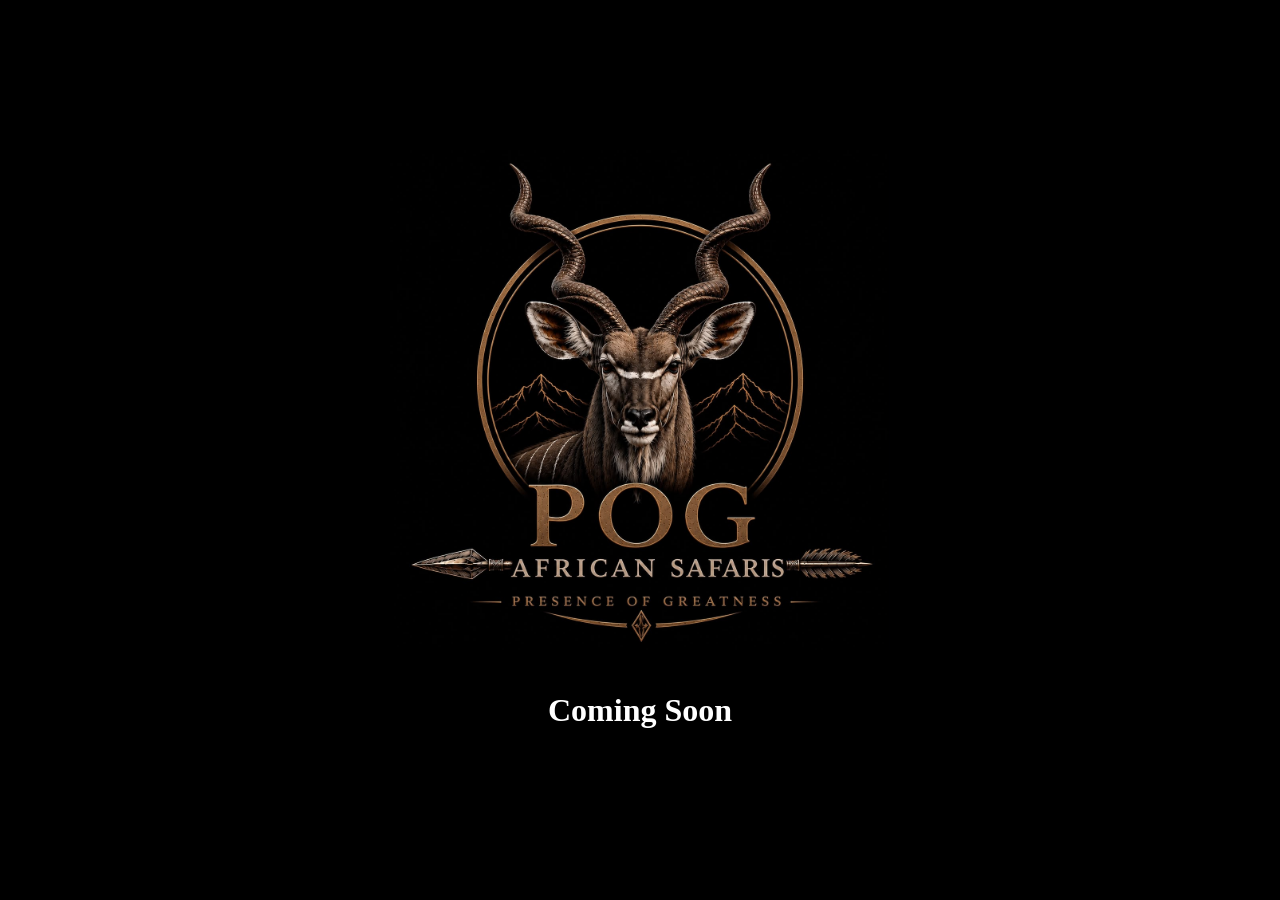
==== index.html @ 495cfb0d ""Coming Soon" page" ====
<!DOCTYPE html>
<html>
<head>
    <title>Presence of Greatness</title>
    <style>
        body {
            background-color: black;
            display: flex;
            flex-direction: column;
            justify-content: center;
            align-items: center;
            height: 100vh;
            margin: 0;
            padding: 0;
        }
        .logo {
            width: 500px;
            height: auto;
        }
        .text {
            color: white;
            text-align: center;
            margin-top: 20px;
        }
    </style>
</head>
<body>
    <img class="logo" src="Logo.jpeg" alt="Logo">
    <div class="text">
        <h1>Coming Soon</h1>
    </div>
</body>
</html>
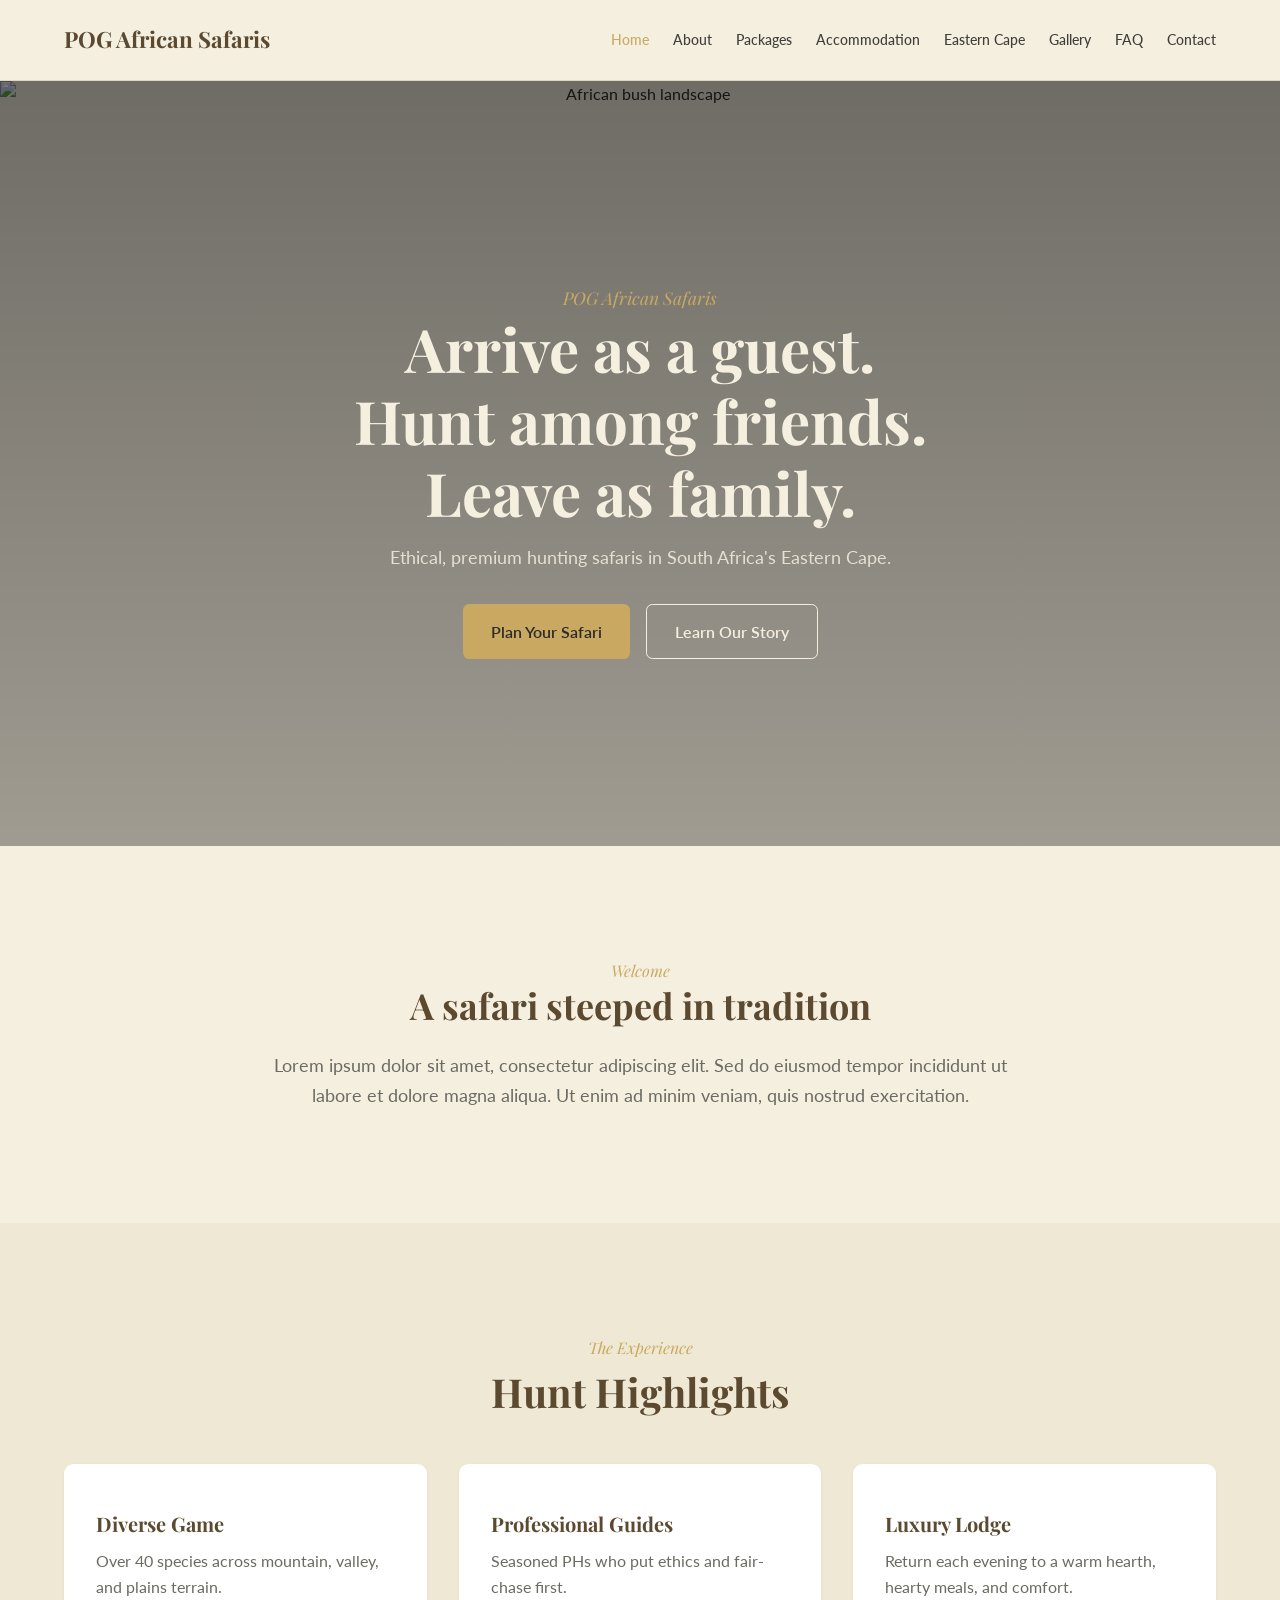
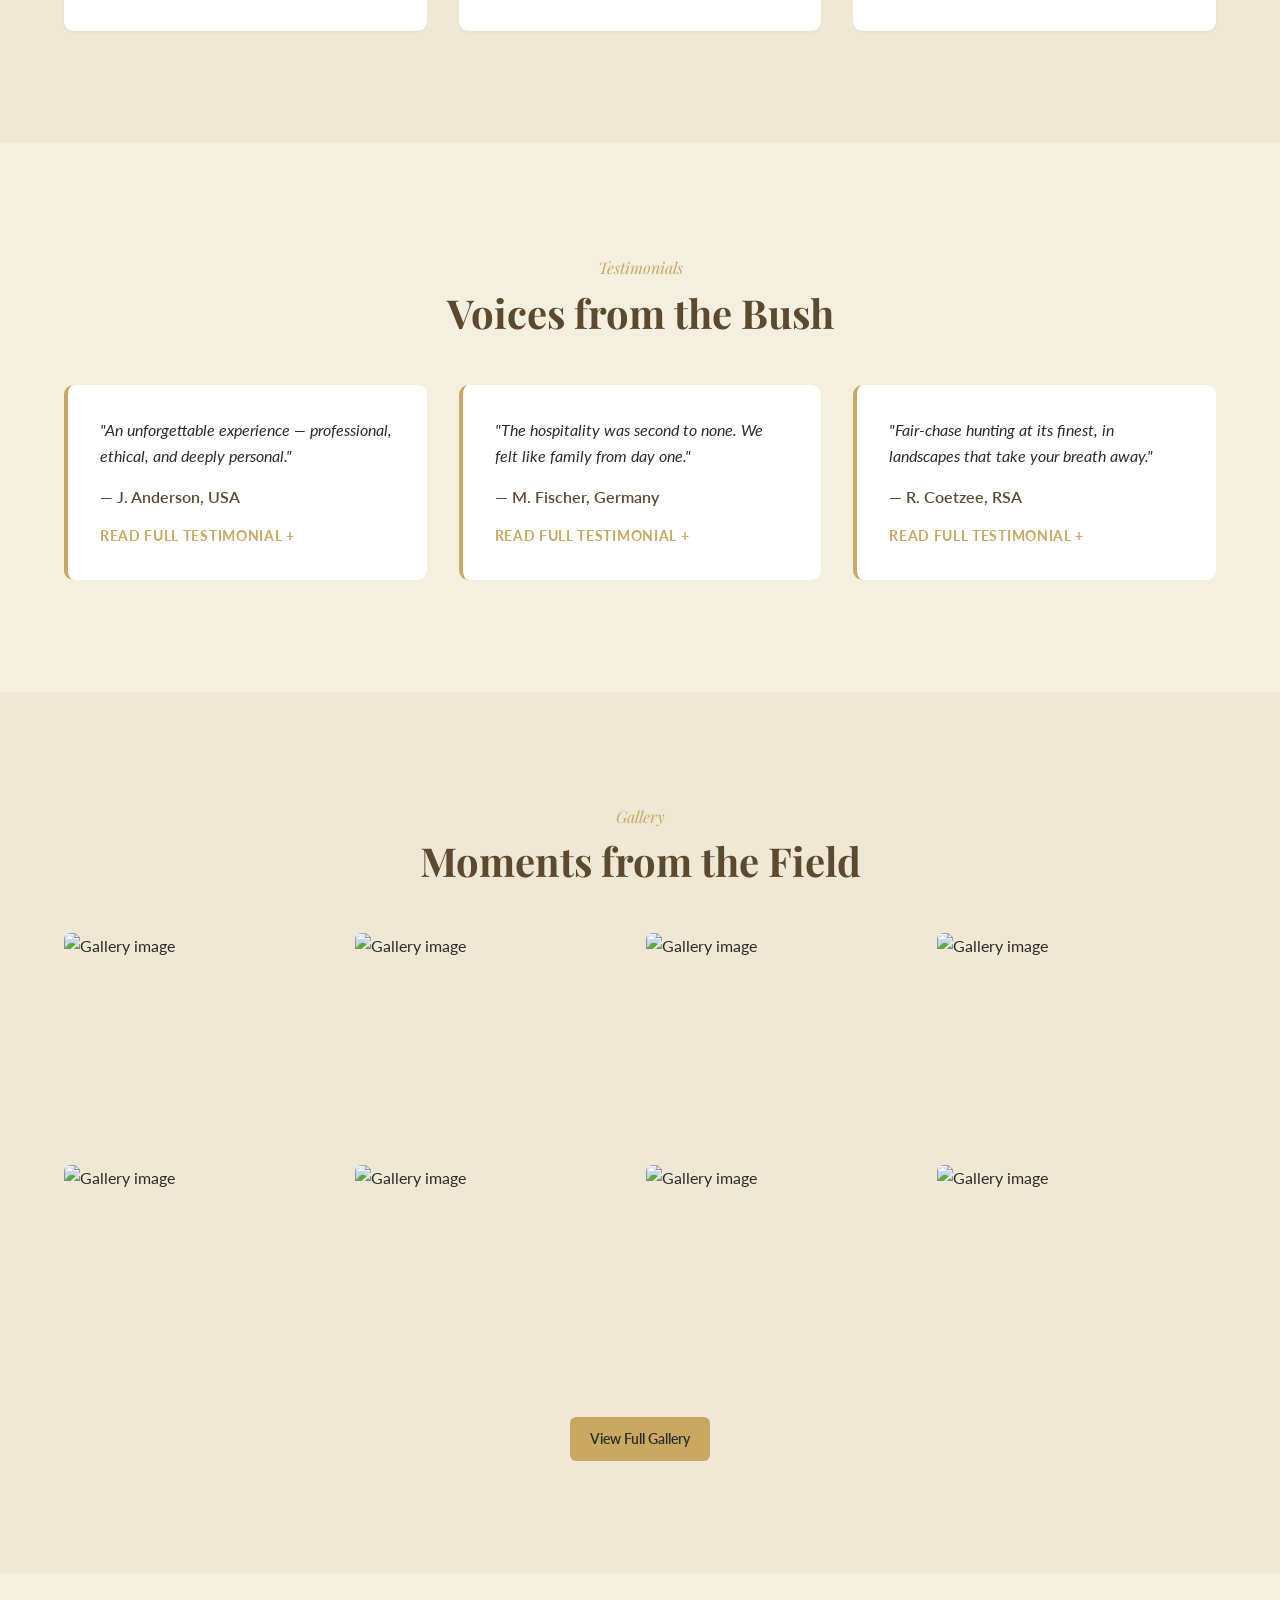
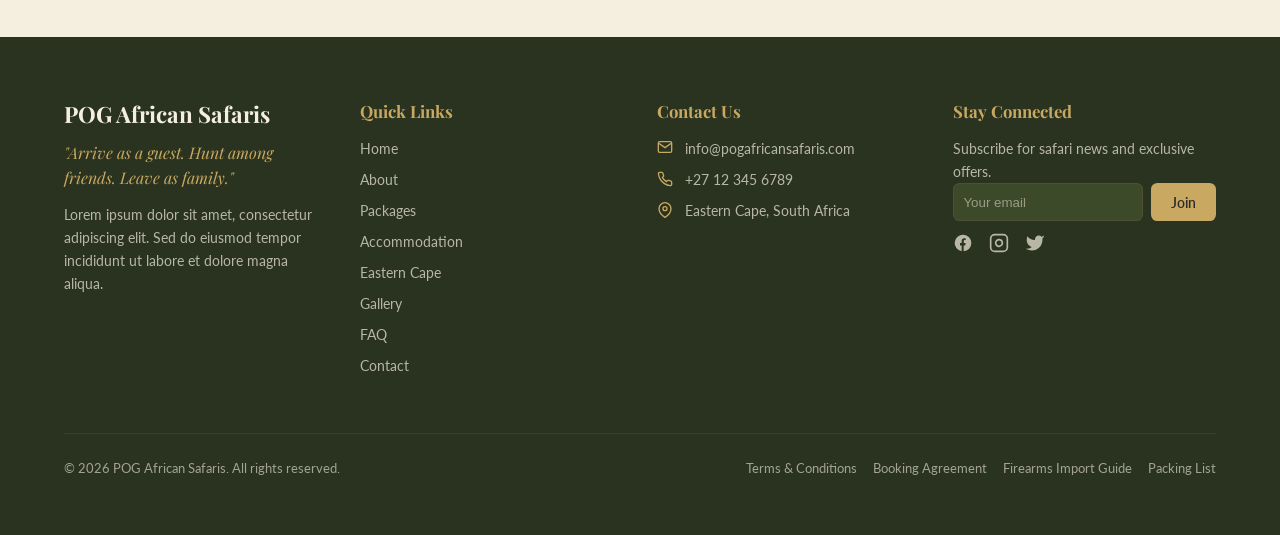
==== commit 059e5646: "Website skeleton" ====
--- a/index.html
+++ b/index.html
@@ -1,33 +1,108 @@
-<!DOCTYPE html>
-<html>
+<!doctype html>
+<html lang="en">
 <head>
-    <title>Presence of Greatness</title>
-    <style>
-        body {
-            background-color: black;
-            display: flex;
-            flex-direction: column;
-            justify-content: center;
-            align-items: center;
-            height: 100vh;
-            margin: 0;
-            padding: 0;
-        }
-        .logo {
-            width: 500px;
-            height: auto;
-        }
-        .text {
-            color: white;
-            text-align: center;
-            margin-top: 20px;
-        }
-    </style>
+<meta charset="utf-8">
+<meta name="viewport" content="width=device-width,initial-scale=1">
+<title>POG African Safaris | Premium Hunting Safaris in the Eastern Cape</title>
+<meta name="description" content="Arrive as a guest. Hunt among friends. Leave as family. Ethical hunting safaris in South Africa's Eastern Cape.">
+<meta property="og:title" content="POG African Safaris | Premium Hunting Safaris in the Eastern Cape">
+<meta property="og:description" content="Arrive as a guest. Hunt among friends. Leave as family. Ethical hunting safaris in South Africa's Eastern Cape.">
+<meta property="og:type" content="website">
+<meta name="twitter:card" content="summary_large_image">
+<link rel="preconnect" href="https://fonts.googleapis.com">
+<link rel="preconnect" href="https://fonts.gstatic.com" crossorigin>
+<link rel="stylesheet" href="https://fonts.googleapis.com/css2?family=Lato:ital,wght@0,300;0,400;0,700;1,400&family=Playfair+Display:ital,wght@0,400;0,600;0,700&display=swap">
+<link rel="stylesheet" href="assets/styles.css">
 </head>
 <body>
-    <img class="logo" src="Logo.jpeg" alt="Logo">
-    <div class="text">
-        <h1>Coming Soon</h1>
+<div id="site-header"></div>
+<main>
+
+<section class="page-hero home-hero">
+  <img class="bg" src="https://picsum.photos/id/1018/1920/1080" alt="African bush landscape">
+  <div class="hero-overlay"></div>
+  <div class="content">
+    <p class="eyebrow" style="color:var(--gold)">POG African Safaris</p>
+    <h1>Arrive as a guest.<br>Hunt among friends.<br>Leave as family.</h1>
+    <p>Ethical, premium hunting safaris in South Africa's Eastern Cape.</p>
+    <div class="cta">
+      <a class="btn btn-gold btn-lg" href="contact.html">Plan Your Safari</a>
+      <a class="btn btn-outline btn-lg" href="about.html">Learn Our Story</a>
     </div>
+  </div>
+</section>
+
+<section class="pad reveal">
+  <div class="container" style="max-width:800px;text-align:center">
+    <p class="eyebrow">Welcome</p>
+    <h2 class="section-title" style="margin:0"><span></span></h2>
+    <h2 style="font-size:2.25rem">A safari steeped in tradition</h2>
+    <p class="lead" style="margin-top:1.5rem">Lorem ipsum dolor sit amet, consectetur adipiscing elit. Sed do eiusmod tempor incididunt ut labore et dolore magna aliqua. Ut enim ad minim veniam, quis nostrud exercitation.</p>
+  </div>
+</section>
+
+<section class="pad bg-secondary reveal">
+  <div class="container">
+    <div class="section-title"><p class="eyebrow">The Experience</p><h2>Hunt Highlights</h2></div>
+    <div class="grid grid-3">
+      <div class="card"><h3>Diverse Game</h3><p>Over 40 species across mountain, valley, and plains terrain.</p></div>
+      <div class="card"><h3>Professional Guides</h3><p>Seasoned PHs who put ethics and fair-chase first.</p></div>
+      <div class="card"><h3>Luxury Lodge</h3><p>Return each evening to a warm hearth, hearty meals, and comfort.</p></div>
+    </div>
+  </div>
+</section>
+
+<section class="pad reveal">
+  <div class="container">
+    <div class="section-title"><p class="eyebrow">Testimonials</p><h2>Voices from the Bush</h2></div>
+    <div class="grid grid-3">
+      <div class="quote" data-expanded="false">
+        <div class="quote-summary">
+          <p>"An unforgettable experience — professional, ethical, and deeply personal."</p>
+        </div>
+        <div class="quote-full">
+          <p>"An unforgettable experience — professional, ethical, and deeply personal. From the moment we arrived, the team made sure every detail was taken care of. The lodge was beautiful, the food was excellent, and the hunting was world-class. We will be back."</p>
+        </div>
+        <cite>— J. Anderson, USA</cite>
+        <span class="quote-toggle"></span>
+      </div>
+      <div class="quote" data-expanded="false">
+        <div class="quote-summary">
+          <p>"The hospitality was second to none. We felt like family from day one."</p>
+        </div>
+        <div class="quote-full">
+          <p>"The hospitality was second to none. We felt like family from day one. Willie and Marius went above and beyond to make sure my son and I had the hunt of a lifetime. Their knowledge of the land and the animals is remarkable, and their respect for the bush is inspiring."</p>
+        </div>
+        <cite>— M. Fischer, Germany</cite>
+        <span class="quote-toggle"></span>
+      </div>
+      <div class="quote" data-expanded="false">
+        <div class="quote-summary">
+          <p>"Fair-chase hunting at its finest, in landscapes that take your breath away."</p>
+        </div>
+        <div class="quote-full">
+          <p>"Fair-chase hunting at its finest, in landscapes that take your breath away. I have hunted across Africa, and the Eastern Cape with POG stands out. The terrain is challenging, the game is abundant, and the ethics of the operation are beyond reproach. Highly recommended."</p>
+        </div>
+        <cite>— R. Coetzee, RSA</cite>
+        <span class="quote-toggle"></span>
+      </div>
+    </div>
+  </div>
+</section>
+
+<section class="pad bg-secondary reveal">
+  <div class="container">
+    <div class="section-title"><p class="eyebrow">Gallery</p><h2>Moments from the Field</h2></div>
+    <div class="gallery-grid">
+<img src="https://picsum.photos/id/1015/600/600" alt="Gallery image"><img src="https://picsum.photos/id/1016/600/600" alt="Gallery image"><img src="https://picsum.photos/id/1018/600/600" alt="Gallery image"><img src="https://picsum.photos/id/1019/600/600" alt="Gallery image"><img src="https://picsum.photos/id/1039/600/600" alt="Gallery image"><img src="https://picsum.photos/id/1043/600/600" alt="Gallery image"><img src="https://picsum.photos/id/1044/600/600" alt="Gallery image"><img src="https://picsum.photos/id/1050/600/600" alt="Gallery image">
+    </div>
+    <div style="text-align:center;margin-top:2rem"><a class="btn btn-gold" href="gallery.html">View Full Gallery</a></div>
+  </div>
+</section>
+
+</main>
+<div id="site-footer"></div>
+<div id="lightbox" class="lightbox" onclick="closeLightbox()"><button class="close" aria-label="Close">&times;</button><img id="lightbox-img" alt=""></div>
+<script src="assets/main.js"></script>
 </body>
-</html>+</html>
--- a/assets/styles.css
+++ b/assets/styles.css
@@ -0,0 +1,182 @@
+/* POG African Safaris — static styles */
+:root{
+  --bush:#3d4a2a; --bush-dark:#2a3320; --earth:#8b6f47; --earth-dark:#5c4a30;
+  --gold:#c9a961; --gold-light:#dcc088; --cream:#f5efe0; --charcoal:#2b2b28;
+  --muted:#6b6b63; --card:#ffffff; --secondary:#efe8d4; --border:rgba(139,111,71,.2);
+}
+*{box-sizing:border-box;margin:0;padding:0}
+html{scroll-behavior:smooth}
+body{font-family:'Lato',system-ui,sans-serif;color:var(--charcoal);background:var(--cream);line-height:1.6;-webkit-font-smoothing:antialiased}
+h1,h2,h3,h4{font-family:'Playfair Display',serif;color:var(--earth-dark);line-height:1.2}
+img{max-width:100%;display:block}
+a{color:inherit;text-decoration:none}
+.container{max-width:1200px;margin:0 auto;padding:0 1rem}
+@media(min-width:768px){.container{padding:0 1.5rem}}
+
+/* Header */
+.site-header{position:sticky;top:0;z-index:50;background:rgba(245,239,224,.95);backdrop-filter:blur(6px);border-bottom:1px solid var(--border)}
+.site-header .container{display:flex;align-items:center;justify-content:space-between;height:80px}
+.brand{font-family:'Playfair Display',serif;font-weight:700;font-size:1.4rem;color:var(--earth-dark)}
+.nav-desktop{display:none;gap:1.5rem}
+.nav-desktop a{font-size:.9rem;font-weight:500;color:rgba(43,43,40,.9);transition:color .2s}
+.nav-desktop a:hover,.nav-desktop a.active{color:var(--gold)}
+.btn{display:inline-flex;align-items:center;justify-content:center;padding:.65rem 1.25rem;border-radius:.4rem;font-weight:600;font-size:.9rem;border:0;cursor:pointer;transition:all .2s;font-family:inherit}
+.btn-gold{background:var(--gold);color:var(--charcoal)}
+.btn-gold:hover{background:var(--gold-light)}
+.btn-outline{background:transparent;border:1px solid var(--cream);color:var(--cream)}
+.btn-outline:hover{background:rgba(245,239,224,.1)}
+.btn-lg{padding:.85rem 1.75rem;font-size:1rem}
+.menu-btn{background:none;border:0;padding:.5rem;cursor:pointer;color:var(--charcoal)}
+.hide-desktop{display:block}
+@media(min-width:1024px){.nav-desktop{display:flex}.hide-desktop{display:none}.hide-mobile{display:block}}
+.hide-mobile{display:none}
+
+/* Mobile menu */
+.mobile-menu{position:fixed;inset:0;background:var(--bush-dark);z-index:100;transform:translateX(100%);transition:transform .3s;display:flex;flex-direction:column}
+.mobile-menu.open{transform:translateX(0)}
+.mobile-menu-head{display:flex;justify-content:space-between;align-items:center;padding:1.5rem;border-bottom:1px solid var(--border)}
+.mobile-menu-head .brand{color:var(--cream)}
+.mobile-menu nav{padding:1.5rem;flex:1}
+.mobile-menu nav a{display:block;padding:.85rem 0;font-size:1.1rem;color:rgba(245,239,224,.9);border-bottom:1px solid var(--border)}
+.mobile-menu nav a:hover{color:var(--gold)}
+.mobile-menu .foot{padding:1.5rem}
+.mobile-menu .foot .btn{width:100%}
+
+/* Hero */
+.page-hero{position:relative;min-height:40vh;display:flex;align-items:center;justify-content:center;overflow:hidden;text-align:center}
+@media(min-width:768px){.page-hero{min-height:50vh}}
+.page-hero img.bg{position:absolute;inset:0;width:100%;height:100%;object-fit:cover}
+.hero-overlay{position:absolute;inset:0;background:linear-gradient(rgba(0,0,0,.55),rgba(0,0,0,.35))}
+.page-hero .content{position:relative;z-index:2;padding:2rem 1rem}
+.page-hero h1{color:var(--cream);font-size:2.25rem;font-weight:700}
+.page-hero p{color:rgba(245,239,224,.85);margin-top:1rem;font-size:1.1rem;max-width:640px;margin-left:auto;margin-right:auto}
+@media(min-width:768px){.page-hero h1{font-size:3rem}}
+@media(min-width:1024px){.page-hero h1{font-size:3.75rem}}
+
+/* Home hero larger */
+.home-hero{min-height:85vh}
+.home-hero .cta{display:flex;gap:1rem;justify-content:center;flex-wrap:wrap;margin-top:2rem}
+
+/* Sections */
+section.pad{padding:5rem 0}
+@media(min-width:768px){section.pad{padding:7rem 0}}
+.section-title{text-align:center;margin-bottom:3rem}
+.eyebrow{font-family:'Playfair Display',serif;font-style:italic;color:var(--gold)}
+.section-title h2{font-size:2rem;margin-top:.5rem}
+@media(min-width:768px){.section-title h2{font-size:2.5rem}}
+.lead{font-size:1.1rem;color:var(--muted);line-height:1.7}
+.bg-secondary{background:var(--secondary)}
+
+/* Grid utilities */
+.grid{display:grid;gap:2rem}
+.grid-2{grid-template-columns:1fr}
+.grid-3{grid-template-columns:1fr}
+.grid-4{grid-template-columns:1fr}
+@media(min-width:640px){.grid-3,.grid-4{grid-template-columns:repeat(2,1fr)}}
+@media(min-width:1024px){.grid-2{grid-template-columns:1fr 1fr}.grid-3{grid-template-columns:repeat(3,1fr)}.grid-4{grid-template-columns:repeat(4,1fr)}}
+
+.card{background:var(--card);border-radius:.6rem;padding:2rem;box-shadow:0 1px 3px rgba(0,0,0,.06);transition:box-shadow .2s}
+.card:hover{box-shadow:0 6px 20px rgba(0,0,0,.08)}
+.card h3{font-size:1.25rem;margin-top:1rem}
+.card p{color:var(--muted);margin-top:.75rem}
+.icon{width:2.5rem;height:2.5rem;color:var(--earth)}
+
+/* Feature/landscape */
+.feature-band{position:relative;overflow:hidden;padding:6rem 0;text-align:center}
+.feature-band img.bg{position:absolute;inset:0;width:100%;height:100%;object-fit:cover}
+.feature-band .content{position:relative;z-index:2;color:var(--cream)}
+.feature-band h2{color:var(--cream);font-size:2rem}
+.feature-band p{color:rgba(245,239,224,.9);max-width:720px;margin:1.5rem auto 0}
+
+/* Gallery */
+.gallery-grid{display:grid;grid-template-columns:repeat(2,1fr);gap:.75rem}
+@media(min-width:768px){.gallery-grid{grid-template-columns:repeat(3,1fr)}}
+@media(min-width:1024px){.gallery-grid{grid-template-columns:repeat(4,1fr)}}
+.gallery-grid img{width:100%;height:220px;object-fit:cover;border-radius:.4rem;cursor:pointer;transition:transform .3s}
+.gallery-grid img:hover{transform:scale(1.03)}
+.filters{display:flex;flex-wrap:wrap;gap:.5rem;justify-content:center;margin-bottom:2rem}
+.filter-btn{padding:.5rem 1rem;border:1px solid var(--border);background:transparent;border-radius:999px;cursor:pointer;font-family:inherit;color:var(--charcoal)}
+.filter-btn.active{background:var(--gold);border-color:var(--gold);color:var(--charcoal)}
+
+.lightbox{position:fixed;inset:0;background:rgba(0,0,0,.9);display:none;align-items:center;justify-content:center;z-index:200;padding:2rem}
+.lightbox.open{display:flex}
+.lightbox img{max-height:90vh;max-width:90vw;border-radius:.4rem}
+.lightbox .close{position:absolute;top:1.5rem;right:1.5rem;background:none;border:0;color:#fff;font-size:2rem;cursor:pointer}
+
+/* FAQ */
+.faq-item{border-bottom:1px solid var(--border)}
+.faq-q{width:100%;background:none;border:0;text-align:left;padding:1.25rem 0;font-family:'Playfair Display',serif;font-size:1.1rem;color:var(--earth-dark);cursor:pointer;display:flex;justify-content:space-between;align-items:center;font-weight:600}
+.faq-q::after{content:"+";font-size:1.5rem;color:var(--gold);transition:transform .2s}
+.faq-item.open .faq-q::after{transform:rotate(45deg)}
+.faq-a{max-height:0;overflow:hidden;transition:max-height .3s;color:var(--muted)}
+.faq-item.open .faq-a{max-height:500px;padding-bottom:1.25rem}
+
+/* Forms */
+.form-group{margin-bottom:1.25rem}
+.form-group label{display:block;margin-bottom:.4rem;font-weight:600;font-size:.9rem}
+.form-group input,.form-group textarea,.form-group select{width:100%;padding:.7rem;border:1px solid var(--border);border-radius:.4rem;font-family:inherit;font-size:1rem;background:#fff}
+.form-group textarea{min-height:140px;resize:vertical}
+
+/* Packages */
+.pkg{background:var(--card);border-radius:.6rem;overflow:hidden;box-shadow:0 1px 3px rgba(0,0,0,.06);display:flex;flex-direction:column}
+.pkg img{height:220px;object-fit:cover;width:100%}
+.pkg-body{padding:2rem;flex:1;display:flex;flex-direction:column}
+.pkg-price{color:var(--gold);font-family:'Playfair Display',serif;font-size:1.5rem;margin:.5rem 0 1rem}
+.pkg ul{list-style:none;margin:1rem 0}
+.pkg ul li{padding:.35rem 0;color:var(--muted);font-size:.9rem;padding-left:1.25rem;position:relative}
+.pkg ul li::before{content:"✓";position:absolute;left:0;color:var(--gold);font-weight:700}
+.pkg ul.exclude li::before{content:"✗";color:#a55}
+.pkg .btn{margin-top:auto}
+
+/* Footer */
+.site-footer{background:var(--bush-dark);color:rgba(245,239,224,.9);margin-top:4rem}
+.site-footer .container{padding-top:4rem;padding-bottom:2rem}
+.footer-grid{display:grid;gap:3rem;grid-template-columns:1fr}
+@media(min-width:768px){.footer-grid{grid-template-columns:repeat(2,1fr)}}
+@media(min-width:1024px){.footer-grid{grid-template-columns:repeat(4,1fr)}}
+.site-footer h3{color:var(--cream);font-size:1.4rem}
+.site-footer h4{color:var(--gold);font-size:1.05rem;margin-bottom:1rem}
+.site-footer .tagline{font-family:'Playfair Display',serif;font-style:italic;color:var(--gold);margin:.75rem 0}
+.site-footer ul{list-style:none}
+.site-footer ul li{margin-bottom:.5rem;font-size:.9rem;color:rgba(245,239,224,.7)}
+.site-footer ul li a:hover{color:var(--gold)}
+.contact-list li{display:flex;gap:.75rem;align-items:flex-start}
+.contact-list svg{color:var(--gold);flex-shrink:0;margin-top:.15rem}
+.newsletter-form{display:flex;gap:.5rem}
+.newsletter-form input{flex:1;padding:.6rem;background:var(--bush);border:1px solid var(--border);color:var(--cream);border-radius:.4rem}
+.newsletter-form input::placeholder{color:rgba(245,239,224,.5)}
+.socials{display:flex;gap:1rem;margin-top:.75rem}
+.socials a{color:rgba(245,239,224,.7)}
+.socials a:hover{color:var(--gold)}
+.footer-bottom{border-top:1px solid var(--border);margin-top:3rem;padding:1.5rem 0;display:flex;flex-wrap:wrap;justify-content:space-between;gap:1rem;font-size:.8rem;color:rgba(245,239,224,.6)}
+.footer-bottom .legal{display:flex;flex-wrap:wrap;gap:1rem}
+
+/* Reveal on scroll */
+.reveal{opacity:0;transform:translateY(2rem);transition:opacity .7s ease-out,transform .7s ease-out}
+.reveal.visible{opacity:1;transform:none}
+
+/* Legal / prose */
+.prose{max-width:800px;margin:0 auto;padding:0 1rem}
+.prose h2{margin-top:2rem;font-size:1.5rem}
+.prose h3{margin-top:1.5rem;font-size:1.2rem}
+.prose p,.prose li{color:var(--muted);margin-top:.75rem}
+.prose ul{padding-left:1.5rem;margin-top:.5rem}
+
+/* About team */
+.team-card{text-align:center}
+.team-card img{width:180px;height:180px;border-radius:50%;object-fit:cover;margin:0 auto 1rem}
+
+/* Testimonials */
+.quote{background:var(--card);padding:2rem;border-radius:.6rem;border-left:4px solid var(--gold);cursor:pointer;transition:box-shadow .2s, transform .2s;position:relative}
+.quote:hover{box-shadow:0 6px 20px rgba(0,0,0,.08);transform:translateY(-2px)}
+.quote-summary p{font-style:italic;color:var(--charcoal)}
+.quote-full{max-height:0;overflow:hidden;transition:max-height .4s ease-out,opacity .3s ease-out;opacity:0}
+.quote-full p{font-style:italic;color:var(--charcoal);margin-top:.75rem}
+.quote cite{display:block;margin-top:1rem;font-weight:600;color:var(--earth-dark);font-style:normal}
+.quote-toggle{display:inline-block;margin-top:1rem;font-size:.85rem;font-weight:700;color:var(--gold);text-transform:uppercase;letter-spacing:.05em;transition:color .2s}
+.quote-toggle::before{content:"Read full testimonial"}
+.quote-toggle::after{content:" +"}
+.quote:hover .quote-toggle{color:var(--earth)}
+.quote[data-expanded="true"] .quote-full{max-height:300px;opacity:1}
+.quote[data-expanded="true"] .quote-toggle::before{content:"Show less"}
+.quote[data-expanded="true"] .quote-toggle::after{content:""}
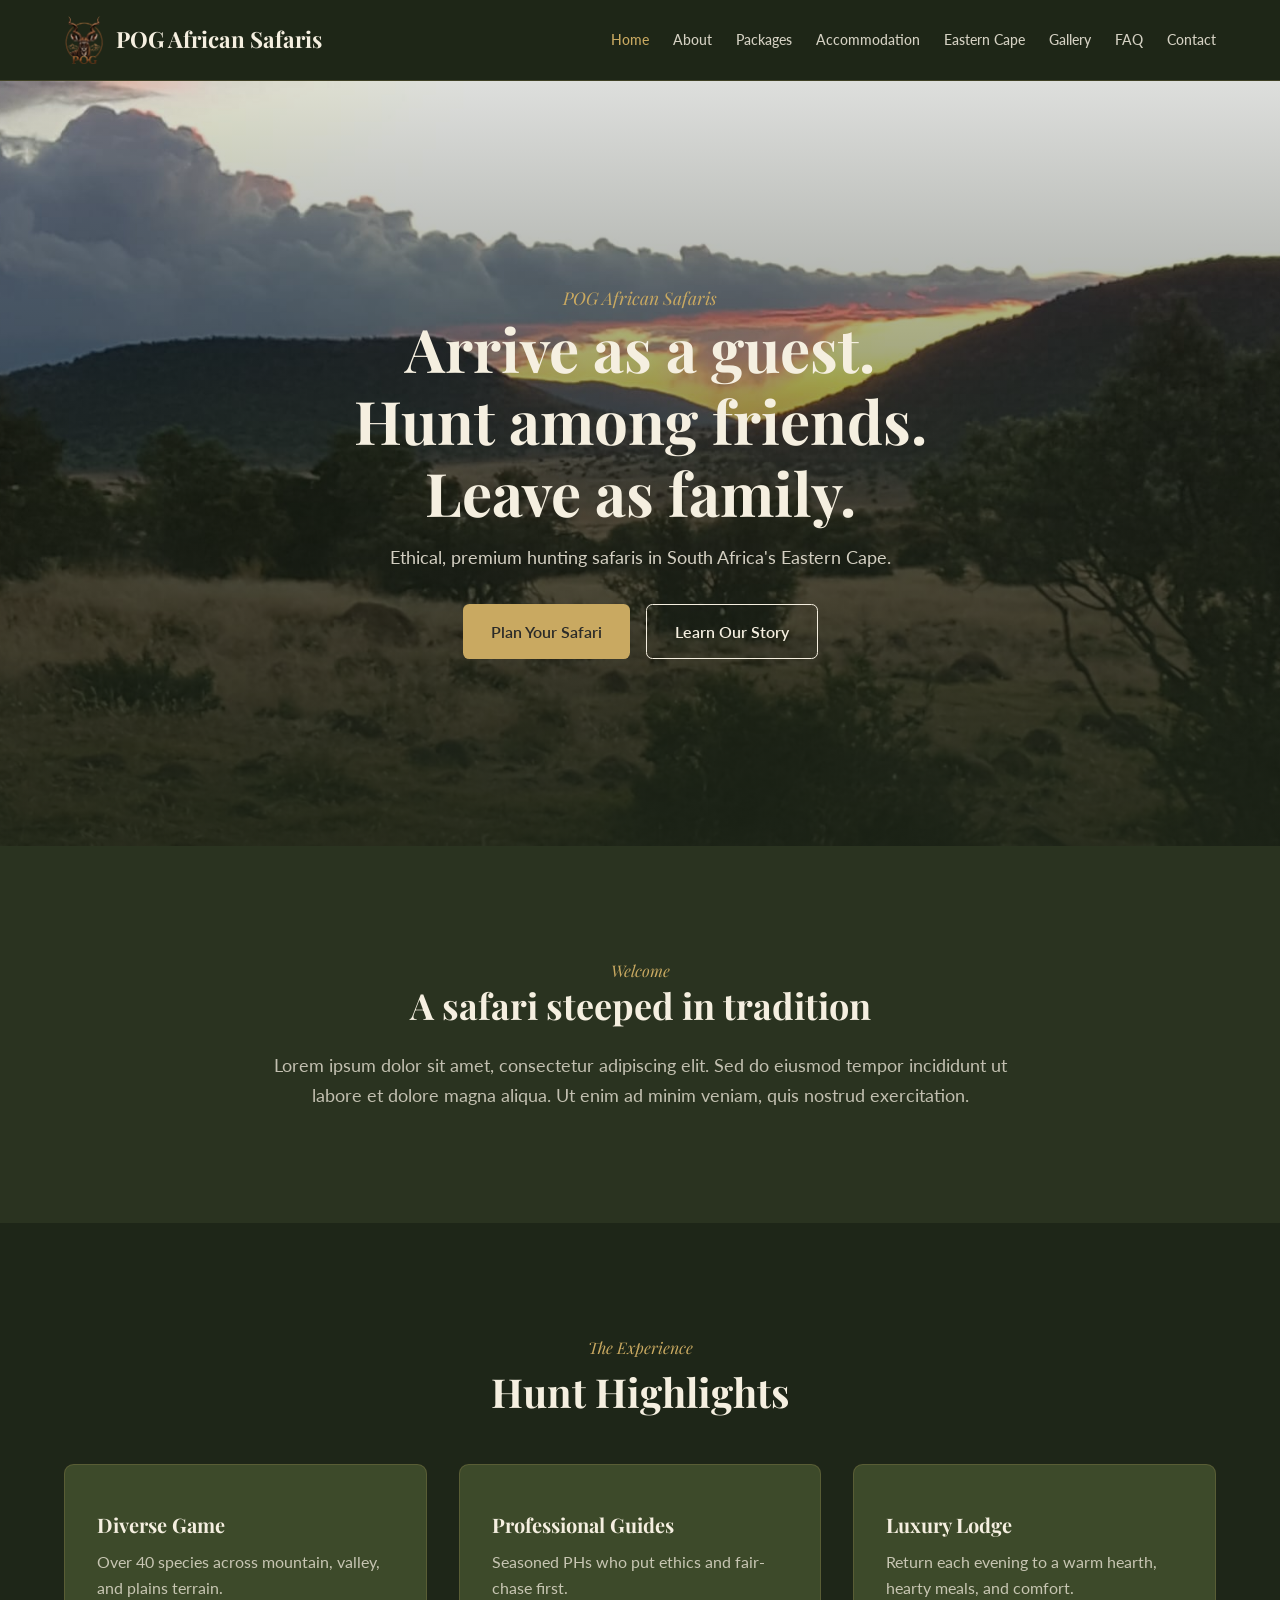
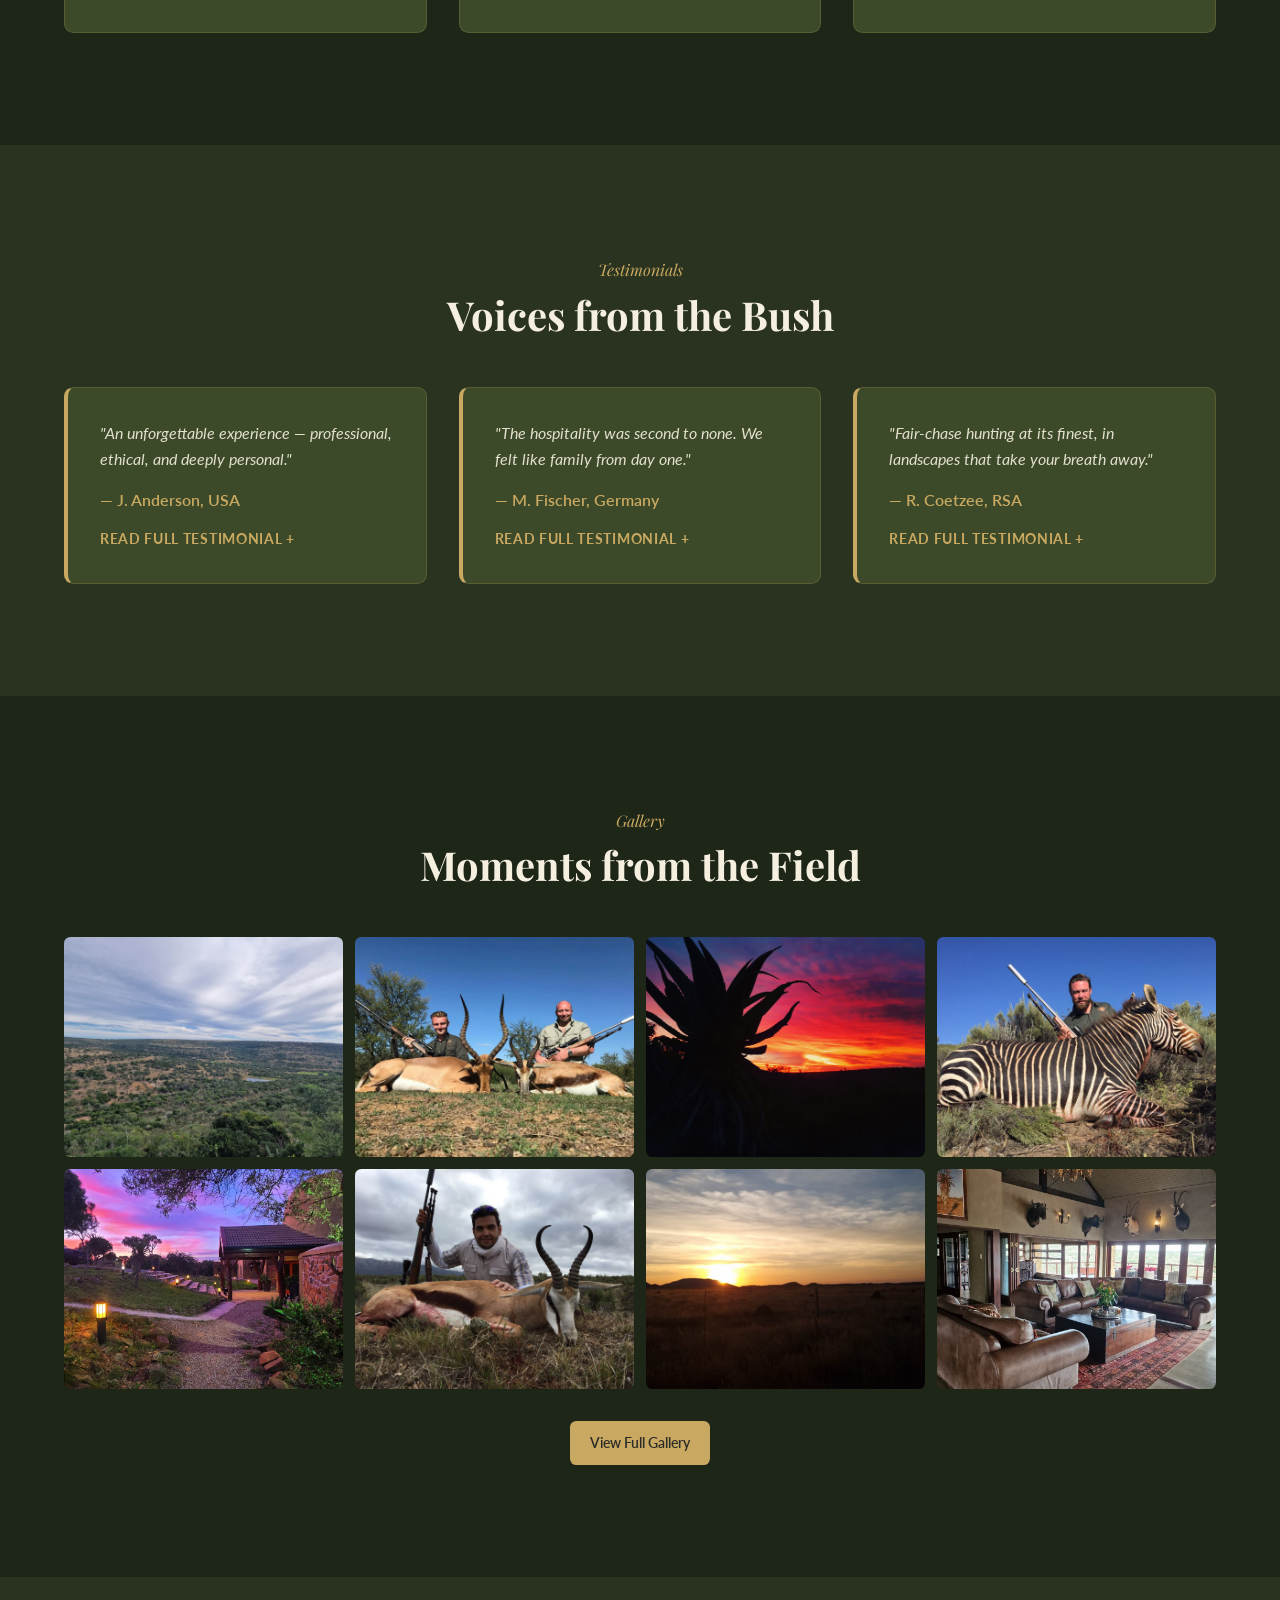
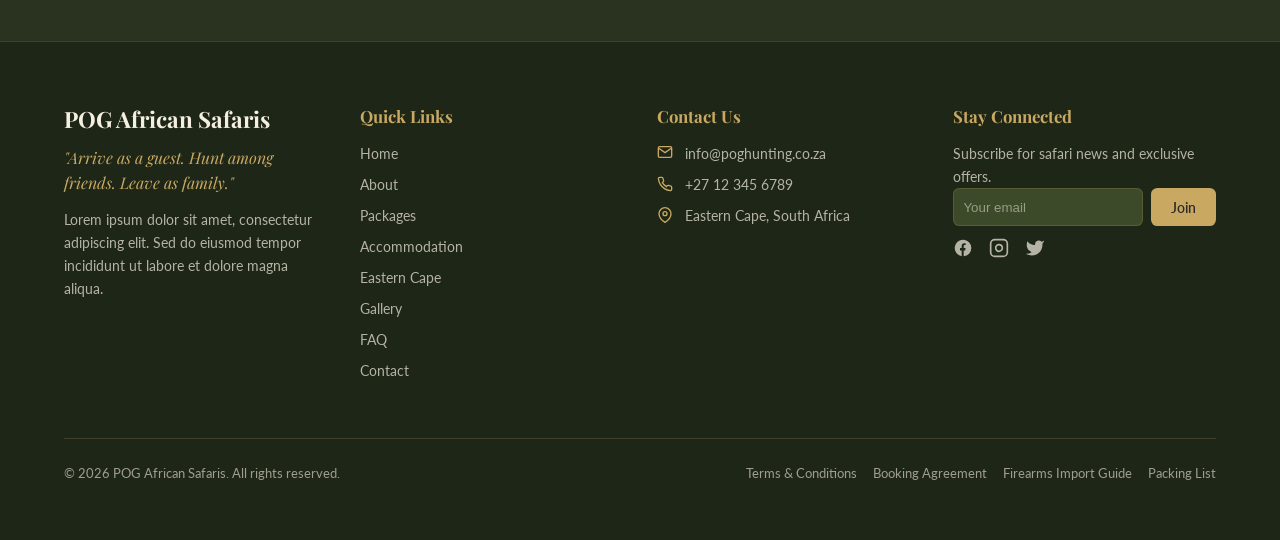
==== commit 80bca511: "Added photos and started choosing photos for pages" ====
--- a/index.html
+++ b/index.html
@@ -19,7 +19,7 @@
 <main>
 
 <section class="page-hero home-hero">
-  <img class="bg" src="https://picsum.photos/id/1018/1920/1080" alt="African bush landscape">
+  <img class="bg" src="assets/photos/landscape06.jpg" alt="African bush landscape">
   <div class="hero-overlay"></div>
   <div class="content">
     <p class="eyebrow" style="color:var(--gold)">POG African Safaris</p>
@@ -94,7 +94,7 @@
   <div class="container">
     <div class="section-title"><p class="eyebrow">Gallery</p><h2>Moments from the Field</h2></div>
     <div class="gallery-grid">
-<img src="https://picsum.photos/id/1015/600/600" alt="Gallery image"><img src="https://picsum.photos/id/1016/600/600" alt="Gallery image"><img src="https://picsum.photos/id/1018/600/600" alt="Gallery image"><img src="https://picsum.photos/id/1019/600/600" alt="Gallery image"><img src="https://picsum.photos/id/1039/600/600" alt="Gallery image"><img src="https://picsum.photos/id/1043/600/600" alt="Gallery image"><img src="https://picsum.photos/id/1044/600/600" alt="Gallery image"><img src="https://picsum.photos/id/1050/600/600" alt="Gallery image">
+<img src="assets/photos/landscape02.jpg" alt="Gallery image"><img src="assets/photos/hunting_group.jpg" alt="Gallery image"><img src="assets/photos/sunrise02.jpg" alt="Gallery image"><img src="assets/photos/hunting_zebra01.jpg" alt="Gallery image"><img src="assets/photos/accommodation15.jpg" alt="Gallery image"><img src="assets/photos/hunting_springbuck05.jpg" alt="Gallery image"><img src="assets/photos/landscape08.jpg" alt="Gallery image"><img src="assets/photos/accommodation06.jpg" alt="Gallery image">
     </div>
     <div style="text-align:center;margin-top:2rem"><a class="btn btn-gold" href="gallery.html">View Full Gallery</a></div>
   </div>
--- a/assets/styles.css
+++ b/assets/styles.css
@@ -1,24 +1,27 @@
-/* POG African Safaris — static styles */
+/* POG African Safaris — static styles (dark bush theme sitewide) */
 :root{
-  --bush:#3d4a2a; --bush-dark:#2a3320; --earth:#8b6f47; --earth-dark:#5c4a30;
+  --bush:#3d4a2a; --bush-dark:#2a3320; --bush-darker:#1e2618;
+  --earth:#8b6f47; --earth-dark:#5c4a30;
   --gold:#c9a961; --gold-light:#dcc088; --cream:#f5efe0; --charcoal:#2b2b28;
-  --muted:#6b6b63; --card:#ffffff; --secondary:#efe8d4; --border:rgba(139,111,71,.2);
+  --muted:rgba(245,239,224,.7); --card:#3d4a2a; --secondary:#2a3320;
+  --border:rgba(201,169,97,.2);
 }
 *{box-sizing:border-box;margin:0;padding:0}
 html{scroll-behavior:smooth}
-body{font-family:'Lato',system-ui,sans-serif;color:var(--charcoal);background:var(--cream);line-height:1.6;-webkit-font-smoothing:antialiased}
-h1,h2,h3,h4{font-family:'Playfair Display',serif;color:var(--earth-dark);line-height:1.2}
+body{font-family:'Lato',system-ui,sans-serif;color:var(--cream);background:var(--bush-dark);line-height:1.6;-webkit-font-smoothing:antialiased}
+h1,h2,h3,h4{font-family:'Playfair Display',serif;color:var(--cream);line-height:1.2}
 img{max-width:100%;display:block}
 a{color:inherit;text-decoration:none}
 .container{max-width:1200px;margin:0 auto;padding:0 1rem}
 @media(min-width:768px){.container{padding:0 1.5rem}}
 
 /* Header */
-.site-header{position:sticky;top:0;z-index:50;background:rgba(245,239,224,.95);backdrop-filter:blur(6px);border-bottom:1px solid var(--border)}
+.site-header{position:sticky;top:0;z-index:50;background:rgba(30,38,24,.95);backdrop-filter:blur(6px);border-bottom:1px solid var(--border)}
 .site-header .container{display:flex;align-items:center;justify-content:space-between;height:80px}
-.brand{font-family:'Playfair Display',serif;font-weight:700;font-size:1.4rem;color:var(--earth-dark)}
+.brand{font-family:'Playfair Display',serif;font-weight:700;font-size:1.4rem;color:var(--cream);display:inline-flex;align-items:center;gap:.75rem}
+.brand-logo{height:48px;width:auto;display:block}
 .nav-desktop{display:none;gap:1.5rem}
-.nav-desktop a{font-size:.9rem;font-weight:500;color:rgba(43,43,40,.9);transition:color .2s}
+.nav-desktop a{font-size:.9rem;font-weight:500;color:rgba(245,239,224,.85);transition:color .2s}
 .nav-desktop a:hover,.nav-desktop a.active{color:var(--gold)}
 .btn{display:inline-flex;align-items:center;justify-content:center;padding:.65rem 1.25rem;border-radius:.4rem;font-weight:600;font-size:.9rem;border:0;cursor:pointer;transition:all .2s;font-family:inherit}
 .btn-gold{background:var(--gold);color:var(--charcoal)}
@@ -26,13 +29,13 @@
 .btn-outline{background:transparent;border:1px solid var(--cream);color:var(--cream)}
 .btn-outline:hover{background:rgba(245,239,224,.1)}
 .btn-lg{padding:.85rem 1.75rem;font-size:1rem}
-.menu-btn{background:none;border:0;padding:.5rem;cursor:pointer;color:var(--charcoal)}
+.menu-btn{background:none;border:0;padding:.5rem;cursor:pointer;color:var(--cream)}
 .hide-desktop{display:block}
 @media(min-width:1024px){.nav-desktop{display:flex}.hide-desktop{display:none}.hide-mobile{display:block}}
 .hide-mobile{display:none}
 
 /* Mobile menu */
-.mobile-menu{position:fixed;inset:0;background:var(--bush-dark);z-index:100;transform:translateX(100%);transition:transform .3s;display:flex;flex-direction:column}
+.mobile-menu{position:fixed;inset:0;background:var(--bush-darker);z-index:100;transform:translateX(100%);transition:transform .3s;display:flex;flex-direction:column}
 .mobile-menu.open{transform:translateX(0)}
 .mobile-menu-head{display:flex;justify-content:space-between;align-items:center;padding:1.5rem;border-bottom:1px solid var(--border)}
 .mobile-menu-head .brand{color:var(--cream)}
@@ -46,7 +49,7 @@
 .page-hero{position:relative;min-height:40vh;display:flex;align-items:center;justify-content:center;overflow:hidden;text-align:center}
 @media(min-width:768px){.page-hero{min-height:50vh}}
 .page-hero img.bg{position:absolute;inset:0;width:100%;height:100%;object-fit:cover}
-.hero-overlay{position:absolute;inset:0;background:linear-gradient(rgba(0,0,0,.55),rgba(0,0,0,.35))}
+.hero-overlay{position:absolute;inset:0;background:linear-gradient(rgba(30,38,24,.15),rgba(30,38,24,.85))}
 .page-hero .content{position:relative;z-index:2;padding:2rem 1rem}
 .page-hero h1{color:var(--cream);font-size:2.25rem;font-weight:700}
 .page-hero p{color:rgba(245,239,224,.85);margin-top:1rem;font-size:1.1rem;max-width:640px;margin-left:auto;margin-right:auto}
@@ -62,30 +65,33 @@
 @media(min-width:768px){section.pad{padding:7rem 0}}
 .section-title{text-align:center;margin-bottom:3rem}
 .eyebrow{font-family:'Playfair Display',serif;font-style:italic;color:var(--gold)}
-.section-title h2{font-size:2rem;margin-top:.5rem}
+.section-title h2{font-size:2rem;margin-top:.5rem;color:var(--cream)}
 @media(min-width:768px){.section-title h2{font-size:2.5rem}}
-.lead{font-size:1.1rem;color:var(--muted);line-height:1.7}
-.bg-secondary{background:var(--secondary)}
+.lead{font-size:1.1rem;color:rgba(245,239,224,.75);line-height:1.7}
+.bg-secondary{background:var(--bush-darker)}
 
 /* Grid utilities */
 .grid{display:grid;gap:2rem}
 .grid-2{grid-template-columns:1fr}
 .grid-3{grid-template-columns:1fr}
 .grid-4{grid-template-columns:1fr}
-@media(min-width:640px){.grid-3,.grid-4{grid-template-columns:repeat(2,1fr)}}
-@media(min-width:1024px){.grid-2{grid-template-columns:1fr 1fr}.grid-3{grid-template-columns:repeat(3,1fr)}.grid-4{grid-template-columns:repeat(4,1fr)}}
+@media(min-width:640px){.grid-2{grid-template-columns:repeat(2,1fr)}}
+@media(min-width:768px){.grid-3{grid-template-columns:repeat(3,1fr)}.grid-4{grid-template-columns:repeat(2,1fr)}}
+@media(min-width:1024px){.grid-4{grid-template-columns:repeat(4,1fr)}}
 
-.card{background:var(--card);border-radius:.6rem;padding:2rem;box-shadow:0 1px 3px rgba(0,0,0,.06);transition:box-shadow .2s}
-.card:hover{box-shadow:0 6px 20px rgba(0,0,0,.08)}
-.card h3{font-size:1.25rem;margin-top:1rem}
-.card p{color:var(--muted);margin-top:.75rem}
-.icon{width:2.5rem;height:2.5rem;color:var(--earth)}
+/* Cards */
+.card{background:var(--bush);padding:2rem;border-radius:.6rem;border:1px solid var(--border);transition:transform .2s, box-shadow .2s}
+.card:hover{transform:translateY(-3px);box-shadow:0 8px 24px rgba(0,0,0,.35)}
+.card h3{font-size:1.25rem;margin-top:1rem;color:var(--cream)}
+.card p{color:rgba(245,239,224,.75);margin-top:.75rem}
+.icon{width:2.5rem;height:2.5rem;color:var(--gold)}
 
 /* Feature/landscape */
 .feature-band{position:relative;overflow:hidden;padding:6rem 0;text-align:center}
 .feature-band img.bg{position:absolute;inset:0;width:100%;height:100%;object-fit:cover}
 .feature-band .content{position:relative;z-index:2;color:var(--cream)}
-.feature-band h2{color:var(--cream);font-size:2rem}
+.feature-band::before{content:"";position:absolute;inset:0;background:linear-gradient(rgba(30,38,24,.7),rgba(30,38,24,.85));z-index:1}
+.feature-band h2{color:var(--cream);font-size:2rem;position:relative;z-index:2}
 .feature-band p{color:rgba(245,239,224,.9);max-width:720px;margin:1.5rem auto 0}
 
 /* Gallery */
@@ -95,7 +101,8 @@
 .gallery-grid img{width:100%;height:220px;object-fit:cover;border-radius:.4rem;cursor:pointer;transition:transform .3s}
 .gallery-grid img:hover{transform:scale(1.03)}
 .filters{display:flex;flex-wrap:wrap;gap:.5rem;justify-content:center;margin-bottom:2rem}
-.filter-btn{padding:.5rem 1rem;border:1px solid var(--border);background:transparent;border-radius:999px;cursor:pointer;font-family:inherit;color:var(--charcoal)}
+.filter-btn{padding:.5rem 1rem;border:1px solid var(--border);background:transparent;border-radius:999px;cursor:pointer;font-family:inherit;color:rgba(245,239,224,.85)}
+.filter-btn:hover{border-color:var(--gold);color:var(--gold)}
 .filter-btn.active{background:var(--gold);border-color:var(--gold);color:var(--charcoal)}
 
 .lightbox{position:fixed;inset:0;background:rgba(0,0,0,.9);display:none;align-items:center;justify-content:center;z-index:200;padding:2rem}
@@ -105,31 +112,34 @@
 
 /* FAQ */
 .faq-item{border-bottom:1px solid var(--border)}
-.faq-q{width:100%;background:none;border:0;text-align:left;padding:1.25rem 0;font-family:'Playfair Display',serif;font-size:1.1rem;color:var(--earth-dark);cursor:pointer;display:flex;justify-content:space-between;align-items:center;font-weight:600}
+.faq-q{width:100%;background:none;border:0;text-align:left;padding:1.25rem 0;font-family:'Playfair Display',serif;font-size:1.1rem;color:var(--cream);cursor:pointer;display:flex;justify-content:space-between;align-items:center;font-weight:600}
 .faq-q::after{content:"+";font-size:1.5rem;color:var(--gold);transition:transform .2s}
 .faq-item.open .faq-q::after{transform:rotate(45deg)}
-.faq-a{max-height:0;overflow:hidden;transition:max-height .3s;color:var(--muted)}
+.faq-a{max-height:0;overflow:hidden;transition:max-height .3s;color:rgba(245,239,224,.75)}
 .faq-item.open .faq-a{max-height:500px;padding-bottom:1.25rem}
 
 /* Forms */
 .form-group{margin-bottom:1.25rem}
-.form-group label{display:block;margin-bottom:.4rem;font-weight:600;font-size:.9rem}
-.form-group input,.form-group textarea,.form-group select{width:100%;padding:.7rem;border:1px solid var(--border);border-radius:.4rem;font-family:inherit;font-size:1rem;background:#fff}
+.form-group label{display:block;margin-bottom:.4rem;font-weight:600;font-size:.9rem;color:var(--cream)}
+.form-group input,.form-group textarea,.form-group select{width:100%;padding:.7rem;border:1px solid var(--border);border-radius:.4rem;font-family:inherit;font-size:1rem;background:var(--bush);color:var(--cream)}
+.form-group input::placeholder,.form-group textarea::placeholder{color:rgba(245,239,224,.4)}
 .form-group textarea{min-height:140px;resize:vertical}
 
 /* Packages */
-.pkg{background:var(--card);border-radius:.6rem;overflow:hidden;box-shadow:0 1px 3px rgba(0,0,0,.06);display:flex;flex-direction:column}
+.pkg{background:var(--bush);border-radius:.6rem;overflow:hidden;box-shadow:0 1px 3px rgba(0,0,0,.3);display:flex;flex-direction:column;border:1px solid var(--border)}
 .pkg img{height:220px;object-fit:cover;width:100%}
 .pkg-body{padding:2rem;flex:1;display:flex;flex-direction:column}
+.pkg-body h3{color:var(--cream)}
+.pkg-body p{color:rgba(245,239,224,.75)}
 .pkg-price{color:var(--gold);font-family:'Playfair Display',serif;font-size:1.5rem;margin:.5rem 0 1rem}
 .pkg ul{list-style:none;margin:1rem 0}
-.pkg ul li{padding:.35rem 0;color:var(--muted);font-size:.9rem;padding-left:1.25rem;position:relative}
+.pkg ul li{padding:.35rem 0;color:rgba(245,239,224,.8);font-size:.9rem;padding-left:1.25rem;position:relative}
 .pkg ul li::before{content:"✓";position:absolute;left:0;color:var(--gold);font-weight:700}
-.pkg ul.exclude li::before{content:"✗";color:#a55}
+.pkg ul.exclude li::before{content:"✗";color:#c98a8a}
 .pkg .btn{margin-top:auto}
 
 /* Footer */
-.site-footer{background:var(--bush-dark);color:rgba(245,239,224,.9);margin-top:4rem}
+.site-footer{background:var(--bush-darker);color:rgba(245,239,224,.9);margin-top:4rem;border-top:1px solid var(--border)}
 .site-footer .container{padding-top:4rem;padding-bottom:2rem}
 .footer-grid{display:grid;gap:3rem;grid-template-columns:1fr}
 @media(min-width:768px){.footer-grid{grid-template-columns:repeat(2,1fr)}}
@@ -157,26 +167,26 @@
 
 /* Legal / prose */
 .prose{max-width:800px;margin:0 auto;padding:0 1rem}
-.prose h2{margin-top:2rem;font-size:1.5rem}
-.prose h3{margin-top:1.5rem;font-size:1.2rem}
-.prose p,.prose li{color:var(--muted);margin-top:.75rem}
+.prose h2{margin-top:2rem;font-size:1.5rem;color:var(--gold)}
+.prose h3{margin-top:1.5rem;font-size:1.2rem;color:var(--cream)}
+.prose p,.prose li{color:rgba(245,239,224,.8);margin-top:.75rem}
 .prose ul{padding-left:1.5rem;margin-top:.5rem}
 
 /* About team */
 .team-card{text-align:center}
-.team-card img{width:180px;height:180px;border-radius:50%;object-fit:cover;margin:0 auto 1rem}
+.team-card img{width:180px;height:180px;border-radius:50%;object-fit:cover;margin:0 auto 1rem;border:3px solid var(--gold)}
 
 /* Testimonials */
-.quote{background:var(--card);padding:2rem;border-radius:.6rem;border-left:4px solid var(--gold);cursor:pointer;transition:box-shadow .2s, transform .2s;position:relative}
-.quote:hover{box-shadow:0 6px 20px rgba(0,0,0,.08);transform:translateY(-2px)}
-.quote-summary p{font-style:italic;color:var(--charcoal)}
+.quote{background:var(--bush);padding:2rem;border-radius:.6rem;border-left:4px solid var(--gold);cursor:pointer;transition:box-shadow .2s, transform .2s;position:relative;border-top:1px solid var(--border);border-right:1px solid var(--border);border-bottom:1px solid var(--border)}
+.quote:hover{box-shadow:0 6px 20px rgba(0,0,0,.35);transform:translateY(-2px)}
+.quote-summary p{font-style:italic;color:rgba(245,239,224,.9)}
 .quote-full{max-height:0;overflow:hidden;transition:max-height .4s ease-out,opacity .3s ease-out;opacity:0}
-.quote-full p{font-style:italic;color:var(--charcoal);margin-top:.75rem}
-.quote cite{display:block;margin-top:1rem;font-weight:600;color:var(--earth-dark);font-style:normal}
+.quote-full p{font-style:italic;color:rgba(245,239,224,.85);margin-top:.75rem}
+.quote cite{display:block;margin-top:1rem;font-weight:600;color:var(--gold);font-style:normal}
 .quote-toggle{display:inline-block;margin-top:1rem;font-size:.85rem;font-weight:700;color:var(--gold);text-transform:uppercase;letter-spacing:.05em;transition:color .2s}
 .quote-toggle::before{content:"Read full testimonial"}
 .quote-toggle::after{content:" +"}
-.quote:hover .quote-toggle{color:var(--earth)}
-.quote[data-expanded="true"] .quote-full{max-height:300px;opacity:1}
+.quote:hover .quote-toggle{color:var(--gold-light)}
+.quote[data-expanded="true"] .quote-full{max-height:400px;opacity:1}
 .quote[data-expanded="true"] .quote-toggle::before{content:"Show less"}
 .quote[data-expanded="true"] .quote-toggle::after{content:""}
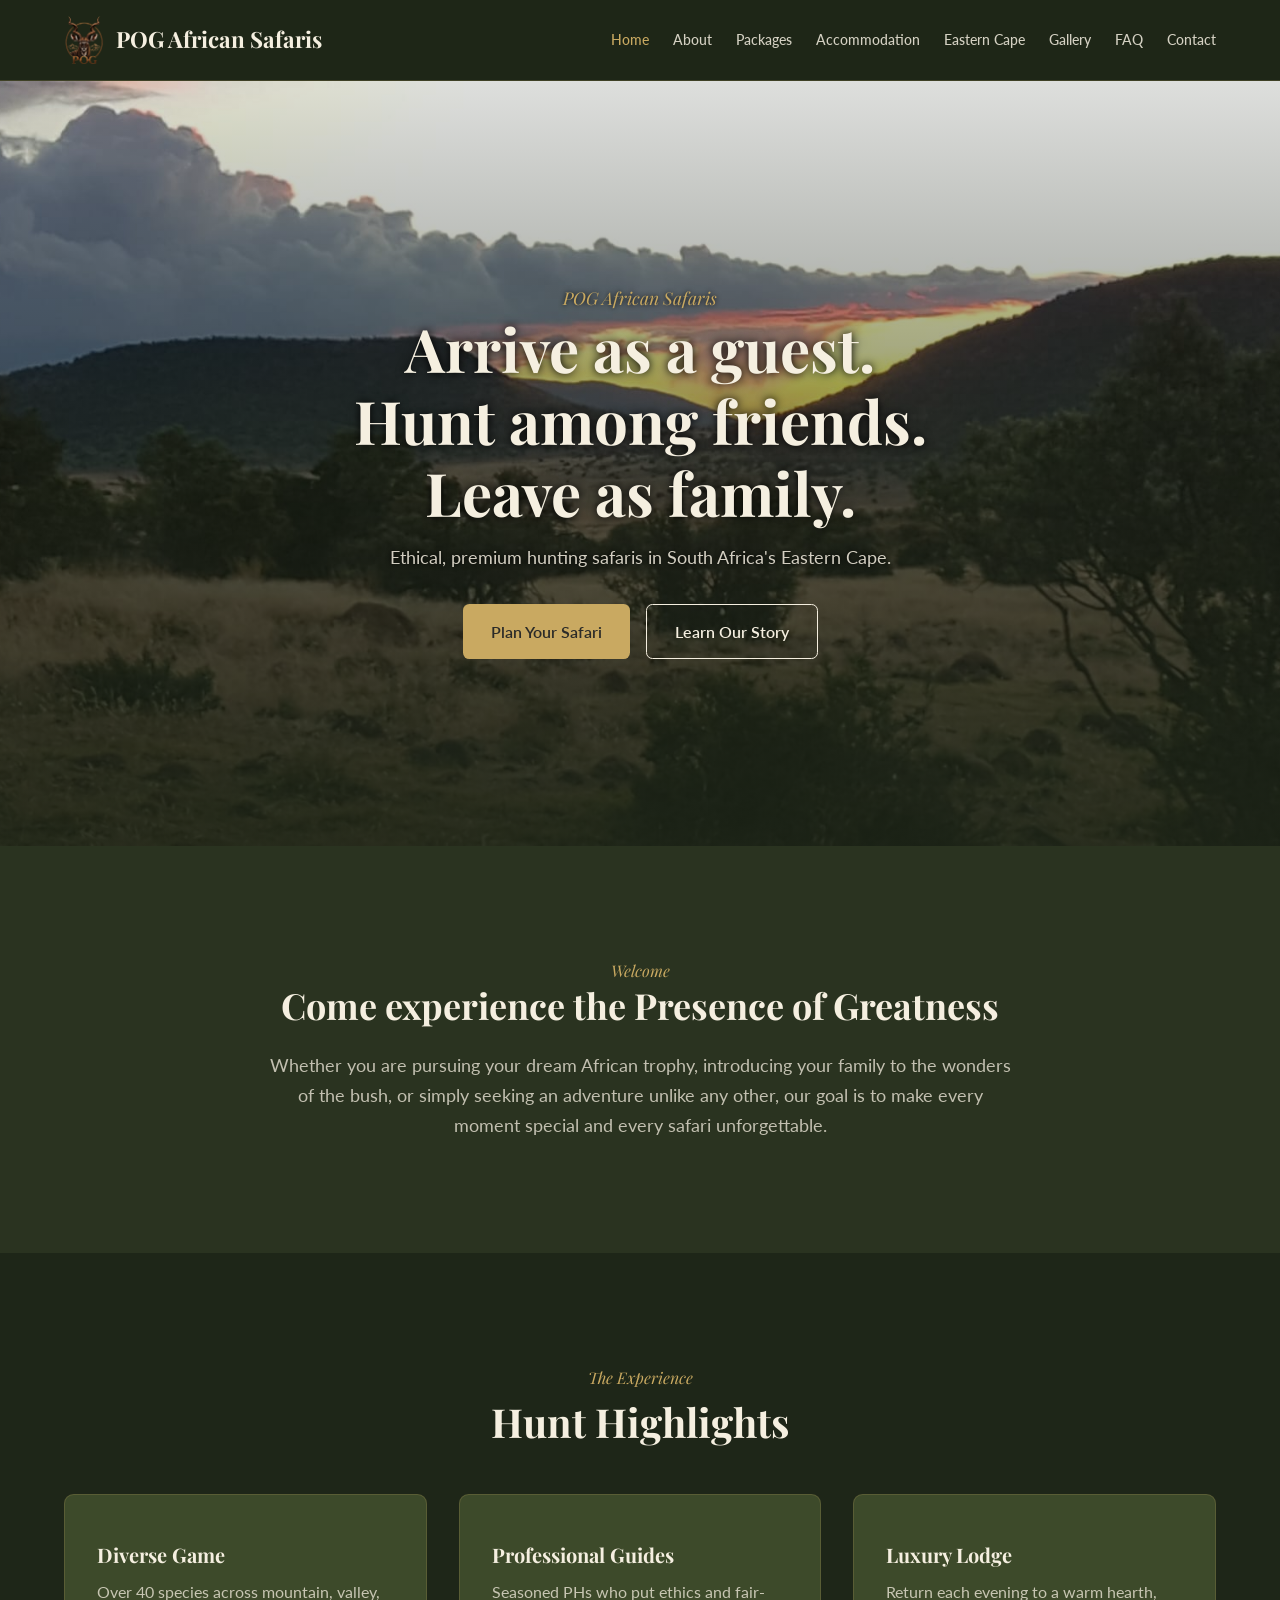
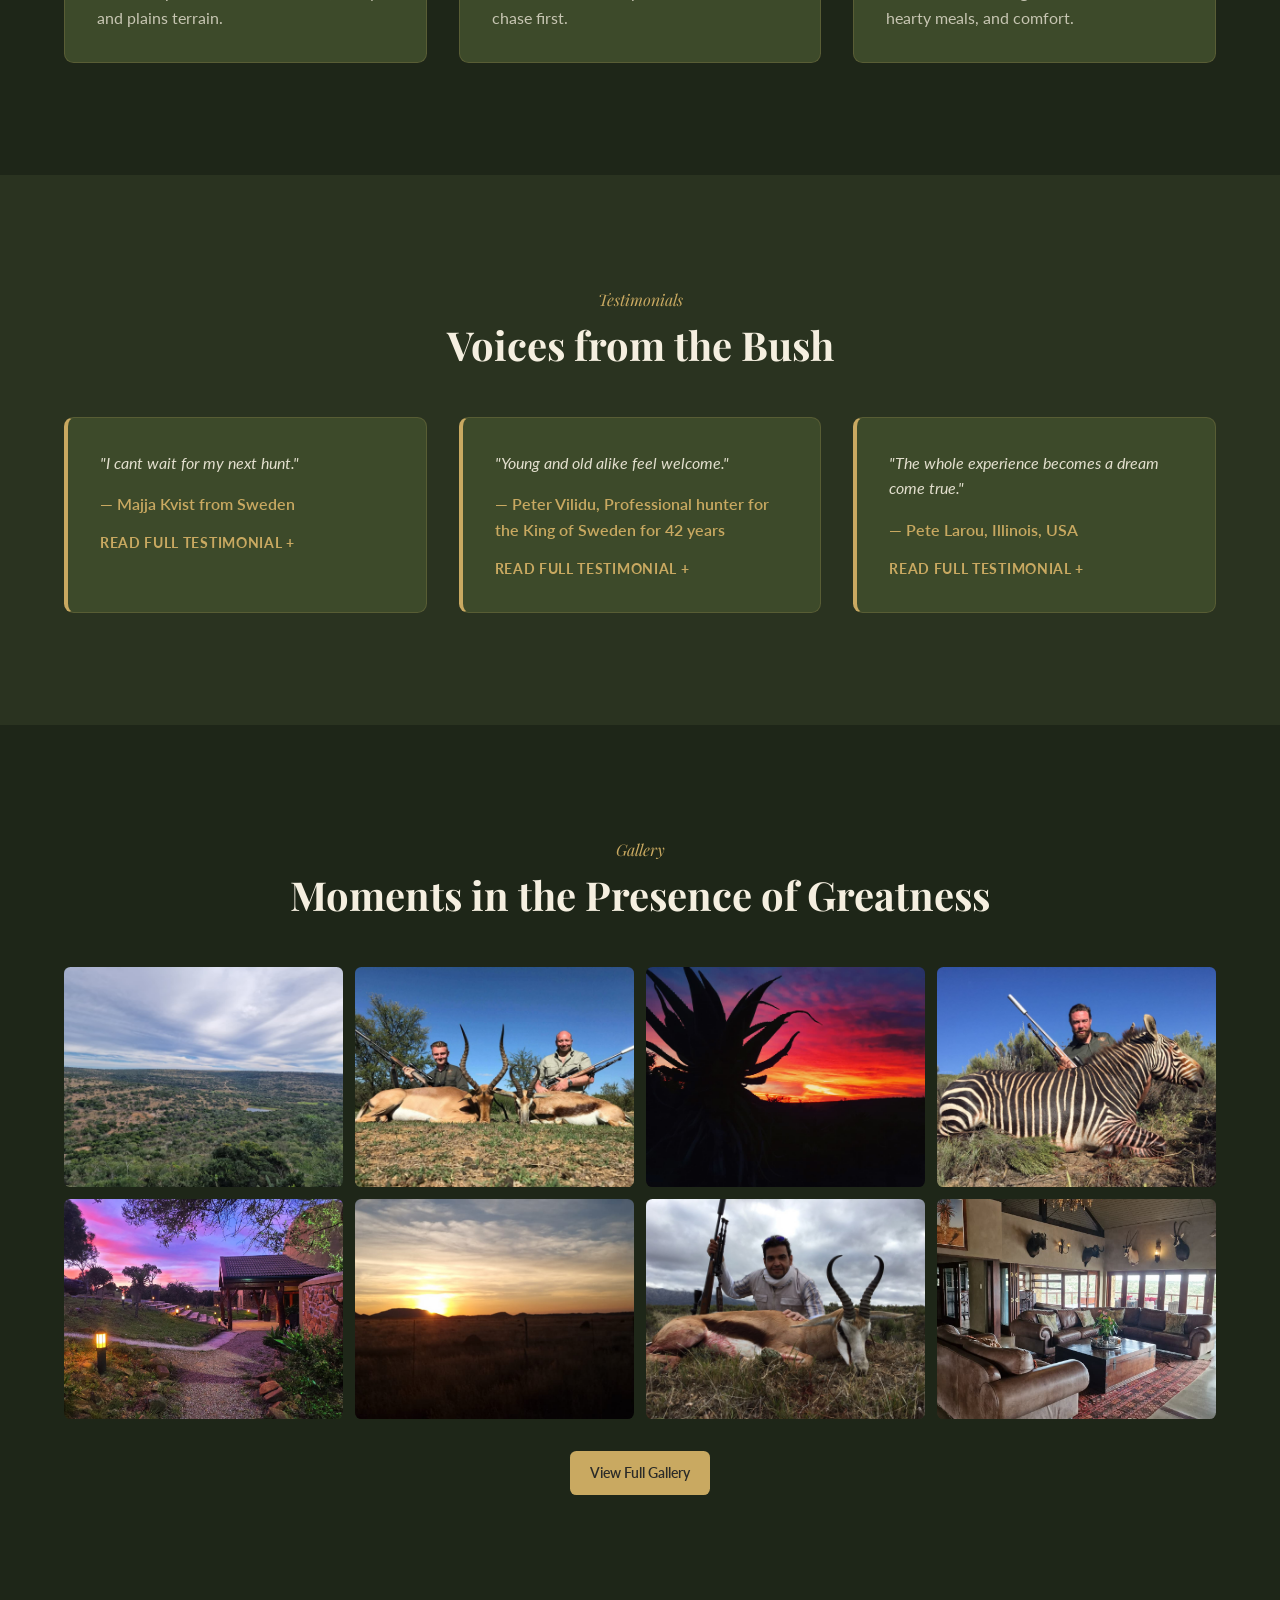
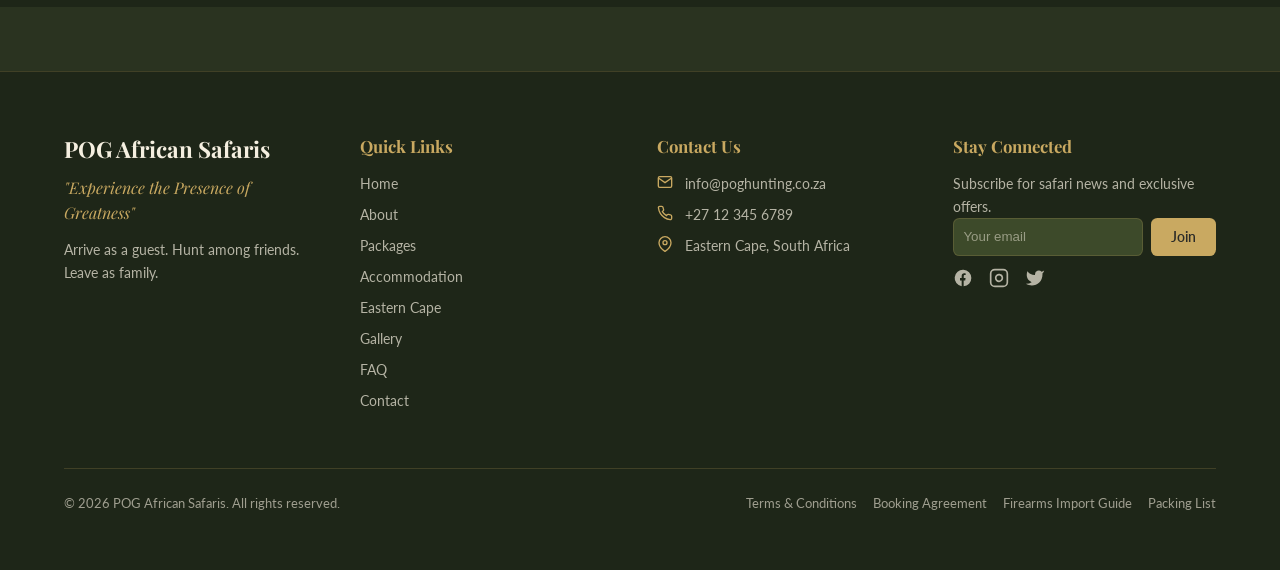
==== commit ffd01dc2: "Completed index.html" ====
--- a/index.html
+++ b/index.html
@@ -36,8 +36,10 @@
   <div class="container" style="max-width:800px;text-align:center">
     <p class="eyebrow">Welcome</p>
     <h2 class="section-title" style="margin:0"><span></span></h2>
-    <h2 style="font-size:2.25rem">A safari steeped in tradition</h2>
-    <p class="lead" style="margin-top:1.5rem">Lorem ipsum dolor sit amet, consectetur adipiscing elit. Sed do eiusmod tempor incididunt ut labore et dolore magna aliqua. Ut enim ad minim veniam, quis nostrud exercitation.</p>
+    <h2 style="font-size:2.25rem">Come experience the Presence of Greatness</h2>
+    <p class="lead" style="margin-top:1.5rem">Whether you are pursuing your dream African trophy, introducing your family to the
+      wonders of the bush, or simply seeking an adventure unlike any other, our goal is to make
+      every moment special and every safari unforgettable.</p>
   </div>
 </section>
 
@@ -58,32 +60,42 @@
     <div class="grid grid-3">
       <div class="quote" data-expanded="false">
         <div class="quote-summary">
-          <p>"An unforgettable experience — professional, ethical, and deeply personal."</p>
+          <p>"I cant wait for my next hunt."</p>
         </div>
         <div class="quote-full">
-          <p>"An unforgettable experience — professional, ethical, and deeply personal. From the moment we arrived, the team made sure every detail was taken care of. The lodge was beautiful, the food was excellent, and the hunting was world-class. We will be back."</p>
+          <p>"Willie is, for me, the best PH I have hunted with, and they are a couple now hunting over the last 13 years in South Africa. I have always felt like I am in good hands when he has guided me but also seeing him guide a lot of other hunters, I am so impressed about his ability to read different hunters and then adapt his guiding depending on the hunters skills and need for support.
+            Willie always want you to succeed. Not just to shoot an animal but he finds pleasure in helping you achieve what you want and what makes you happy. So persistent, always doing his very best. He has not let me down once! Willie is the PH I can recommend just anyone to go hunt with, and I will know they wont be dissapointed. He is helpful, outgoing and fun, and the time spent in camp will be fun and easy!
+            I cant wait for my next hunt with Willie!"</p>
         </div>
-        <cite>— J. Anderson, USA</cite>
+        <cite>— Majja Kvist from Sweden</cite>
         <span class="quote-toggle"></span>
       </div>
       <div class="quote" data-expanded="false">
         <div class="quote-summary">
-          <p>"The hospitality was second to none. We felt like family from day one."</p>
+          <p>"Young and old alike feel welcome."</p>
         </div>
         <div class="quote-full">
-          <p>"The hospitality was second to none. We felt like family from day one. Willie and Marius went above and beyond to make sure my son and I had the hunt of a lifetime. Their knowledge of the land and the animals is remarkable, and their respect for the bush is inspiring."</p>
+          <p>"Hallo my dear friends. 
+            I have worked with Willie for about 20 years with clients. 
+            I don’t know many others who have such a winning manner, he can make everyone, young and old alike feel welcome. 
+            Willie never gives up, the clients gets what they want in the end. 
+            I recommend that you hunt with him and you will see."</p>
         </div>
-        <cite>— M. Fischer, Germany</cite>
+        <cite>— Peter Vilidu, Professional hunter for the King of Sweden for 42 years</cite>
         <span class="quote-toggle"></span>
       </div>
       <div class="quote" data-expanded="false">
         <div class="quote-summary">
-          <p>"Fair-chase hunting at its finest, in landscapes that take your breath away."</p>
+          <p>"The whole experience becomes a dream come true."</p>
         </div>
         <div class="quote-full">
-          <p>"Fair-chase hunting at its finest, in landscapes that take your breath away. I have hunted across Africa, and the Eastern Cape with POG stands out. The terrain is challenging, the game is abundant, and the ethics of the operation are beyond reproach. Highly recommended."</p>
+          <p>"Hunting Africa was a “bucket list” dream I had for many years. But when I finally made the decision to go, I didn’t exactly know what to expect. But by the grace of god and good luck I met PH Willie Van Zyl. 
+            His hunting skills and work ethic along with the willingness to share his vast knowledge of the game is incredible.  Since that first moment in Africa he has by far exceeded all expectations.  And when you pair that with the 5 star accommodation and hospitality the whole experience becomes a dream come true.  
+            With Willie and Marius beside you in the field making sure everyone gets a world class hunt, and then Nikita and Ansu making you feel like family and preparing some of the best food you’ll ever have with meals fit for a king, the whole operation is nothing short of pure GREATNESS!
+            The hunting is what brought me to Africa for the first time, but the relationships I have made with some of the best people I’ve ever met is what keeps me coming back year after year. This is why, what was supposed be a “once in a lifetime bucket list” hunt has turned into a way of life. 
+            I’m blessed and forever grateful for all the wonderful memories made. I can’t wait to get back to being in the presence of greatness spending time with all my friends at POG Safaris."</p>
         </div>
-        <cite>— R. Coetzee, RSA</cite>
+        <cite>— Pete Larou, Illinois, USA</cite>
         <span class="quote-toggle"></span>
       </div>
     </div>
@@ -92,9 +104,9 @@
 
 <section class="pad bg-secondary reveal">
   <div class="container">
-    <div class="section-title"><p class="eyebrow">Gallery</p><h2>Moments from the Field</h2></div>
+    <div class="section-title"><p class="eyebrow">Gallery</p><h2>Moments in the Presence of Greatness</h2></div>
     <div class="gallery-grid">
-<img src="assets/photos/landscape02.jpg" alt="Gallery image"><img src="assets/photos/hunting_group.jpg" alt="Gallery image"><img src="assets/photos/sunrise02.jpg" alt="Gallery image"><img src="assets/photos/hunting_zebra01.jpg" alt="Gallery image"><img src="assets/photos/accommodation15.jpg" alt="Gallery image"><img src="assets/photos/hunting_springbuck05.jpg" alt="Gallery image"><img src="assets/photos/landscape08.jpg" alt="Gallery image"><img src="assets/photos/accommodation06.jpg" alt="Gallery image">
+<img src="assets/photos/landscape02.jpg" alt="Gallery image"><img src="assets/photos/hunting_group.jpg" alt="Gallery image"><img src="assets/photos/sunrise02.jpg" alt="Gallery image"><img src="assets/photos/hunting_zebra01.jpg" alt="Gallery image"><img src="assets/photos/accommodation15.jpg" alt="Gallery image"><img src="assets/photos/landscape08.jpg" alt="Gallery image"><img src="assets/photos/hunting_springbuck05.jpg" alt="Gallery image"><img src="assets/photos/accommodation06.jpg" alt="Gallery image">
     </div>
     <div style="text-align:center;margin-top:2rem"><a class="btn btn-gold" href="gallery.html">View Full Gallery</a></div>
   </div>
--- a/assets/styles.css
+++ b/assets/styles.css
@@ -51,8 +51,8 @@
 .page-hero img.bg{position:absolute;inset:0;width:100%;height:100%;object-fit:cover}
 .hero-overlay{position:absolute;inset:0;background:linear-gradient(rgba(30,38,24,.15),rgba(30,38,24,.85))}
 .page-hero .content{position:relative;z-index:2;padding:2rem 1rem}
-.page-hero h1{color:var(--cream);font-size:2.25rem;font-weight:700}
-.page-hero p{color:rgba(245,239,224,.85);margin-top:1rem;font-size:1.1rem;max-width:640px;margin-left:auto;margin-right:auto}
+.page-hero h1{color:var(--cream);font-size:2.25rem;font-weight:700;text-shadow: 0 0 10px #000000}
+.page-hero p{color:rgba(245,239,224,.85);margin-top:1rem;font-size:1.1rem;max-width:640px;margin-left:auto;margin-right:auto;text-shadow: 0 0 5px #000000}
 @media(min-width:768px){.page-hero h1{font-size:3rem}}
 @media(min-width:1024px){.page-hero h1{font-size:3.75rem}}
 
@@ -187,6 +187,6 @@
 .quote-toggle::before{content:"Read full testimonial"}
 .quote-toggle::after{content:" +"}
 .quote:hover .quote-toggle{color:var(--gold-light)}
-.quote[data-expanded="true"] .quote-full{max-height:400px;opacity:1}
+.quote[data-expanded="true"] .quote-full{max-height:800px;opacity:1}
 .quote[data-expanded="true"] .quote-toggle::before{content:"Show less"}
 .quote[data-expanded="true"] .quote-toggle::after{content:""}
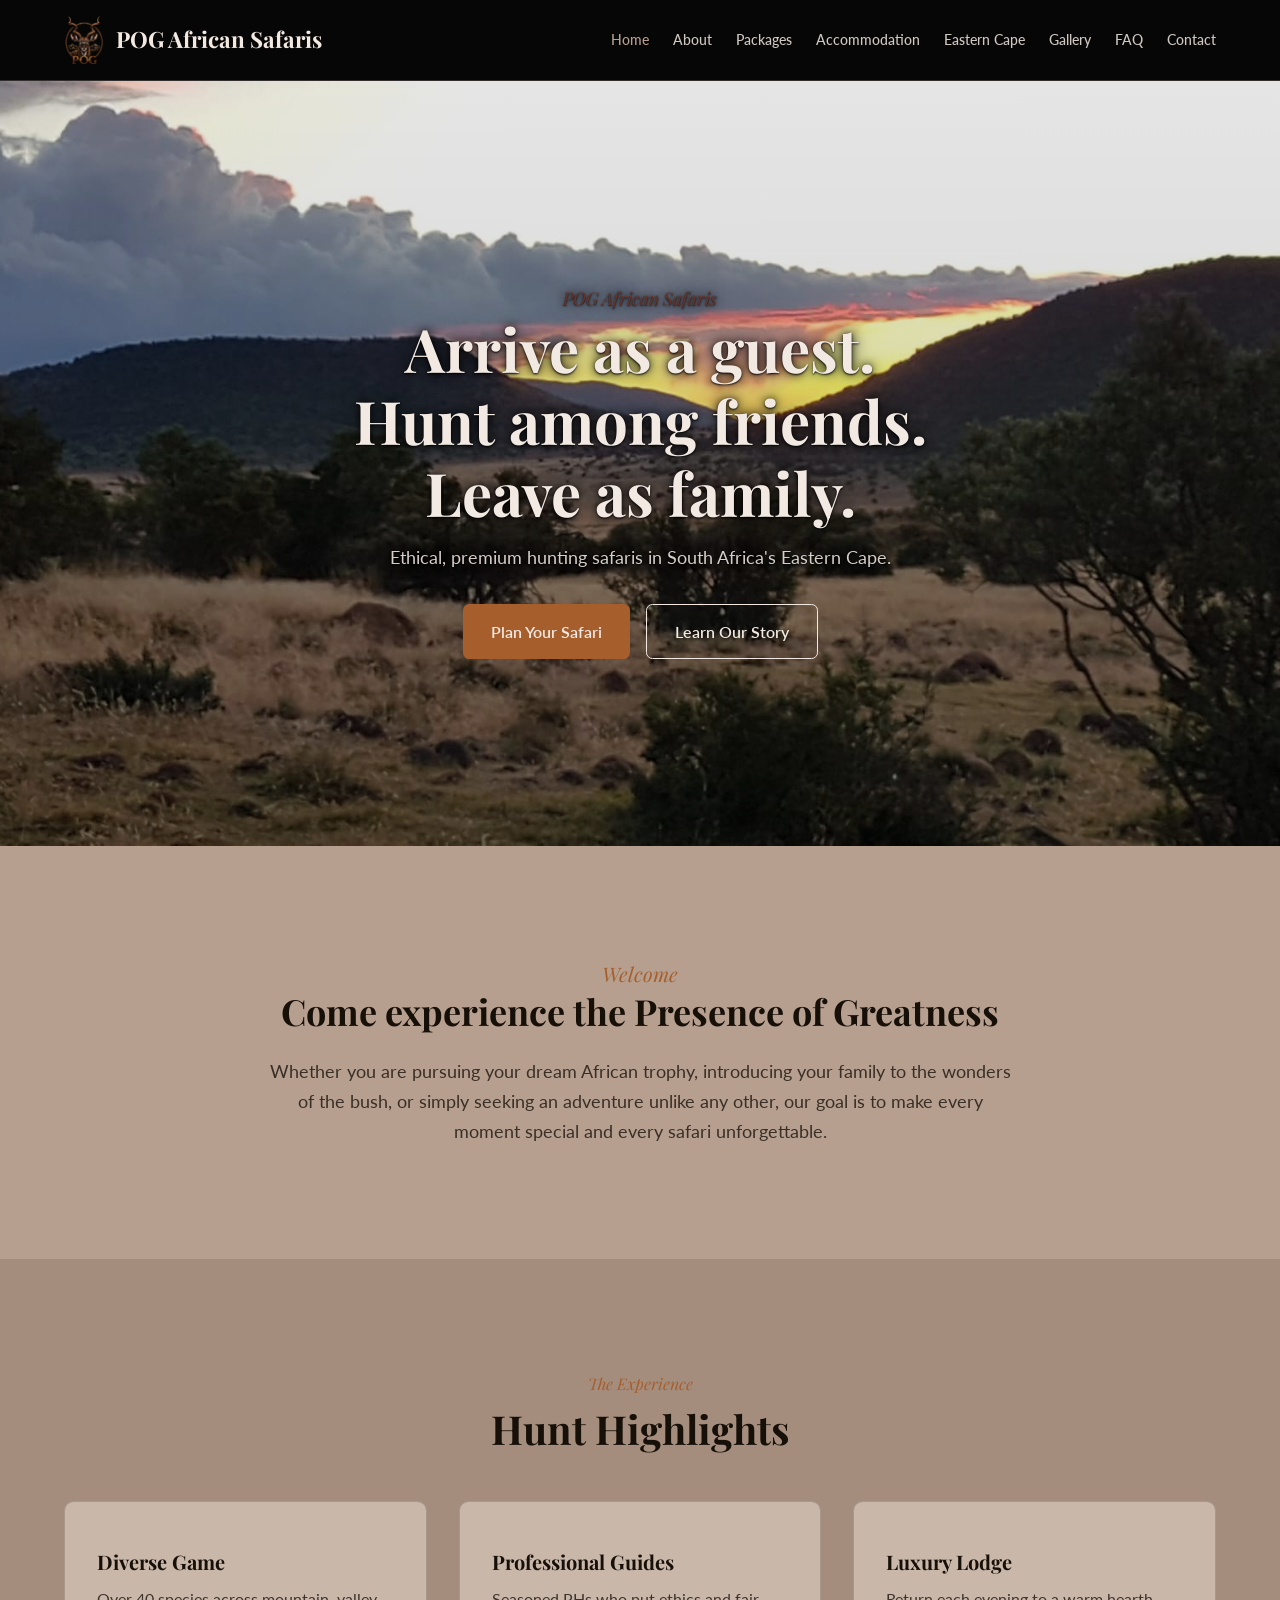
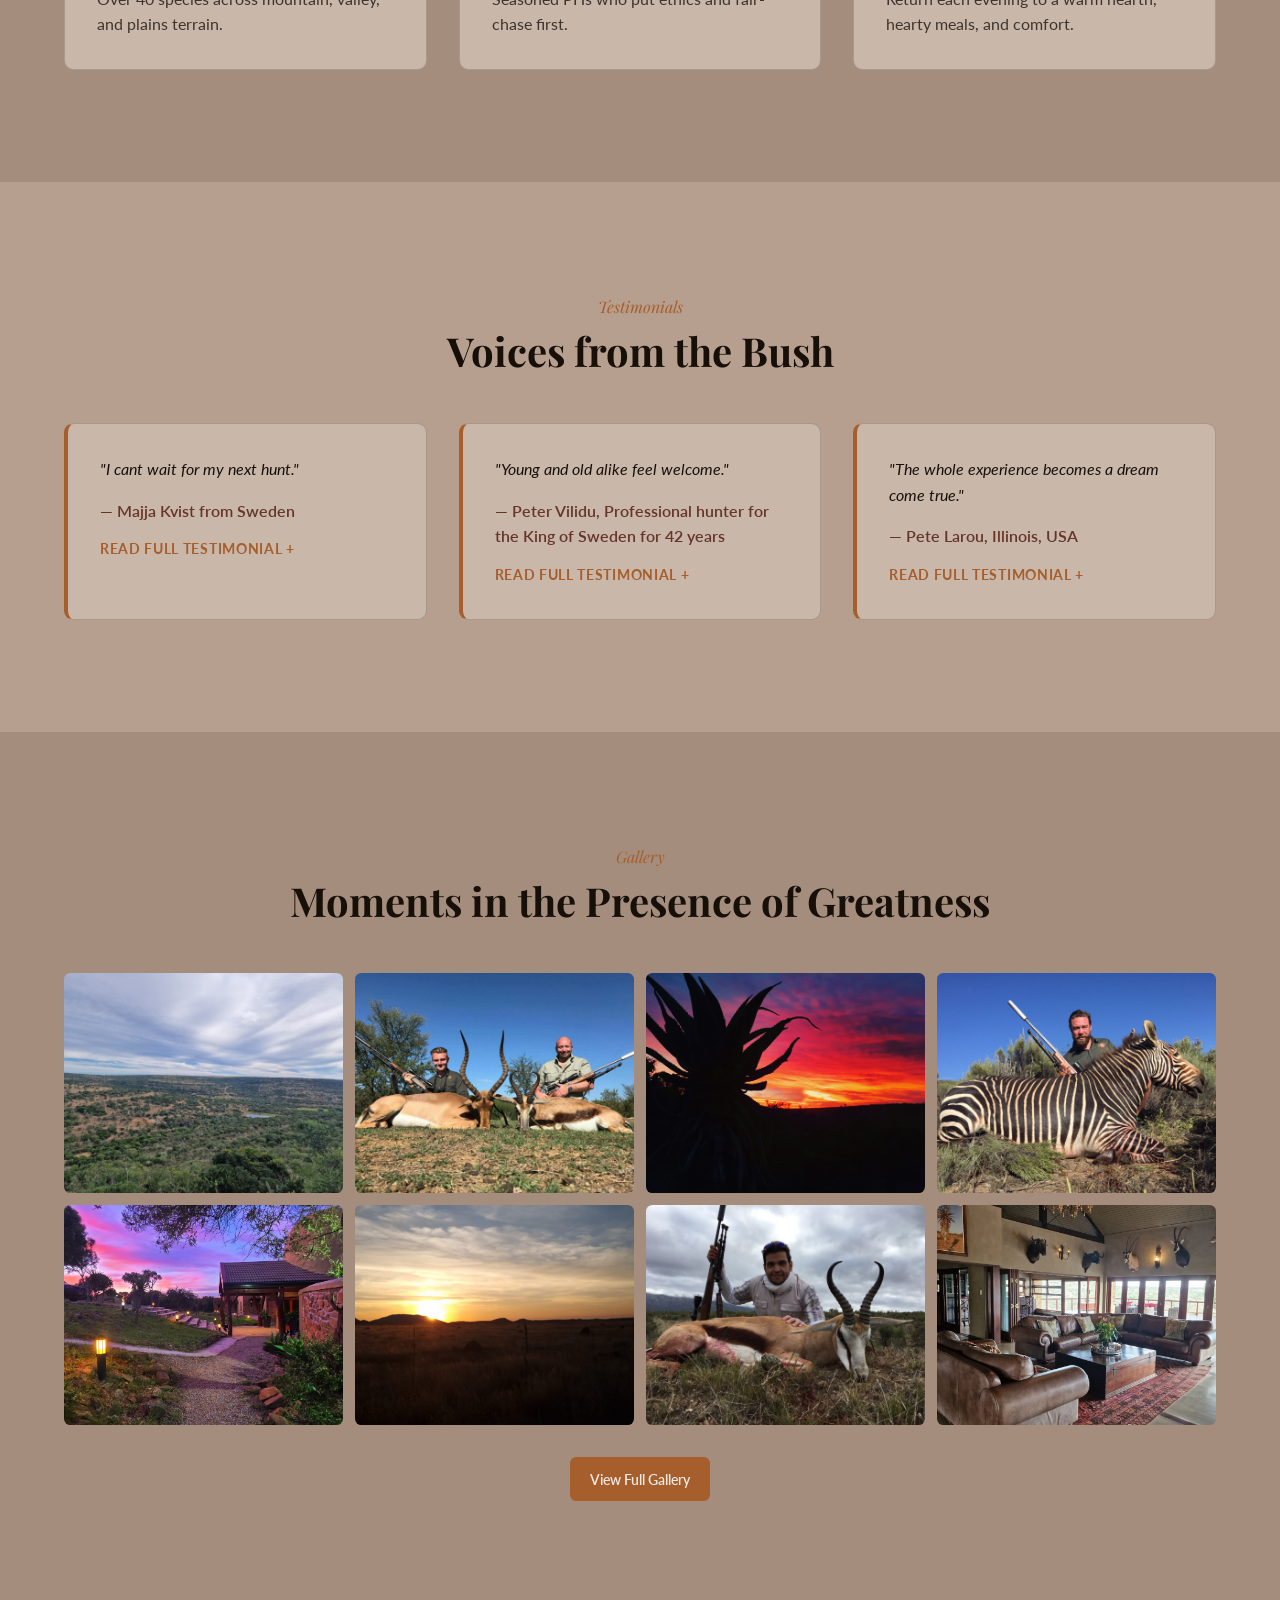
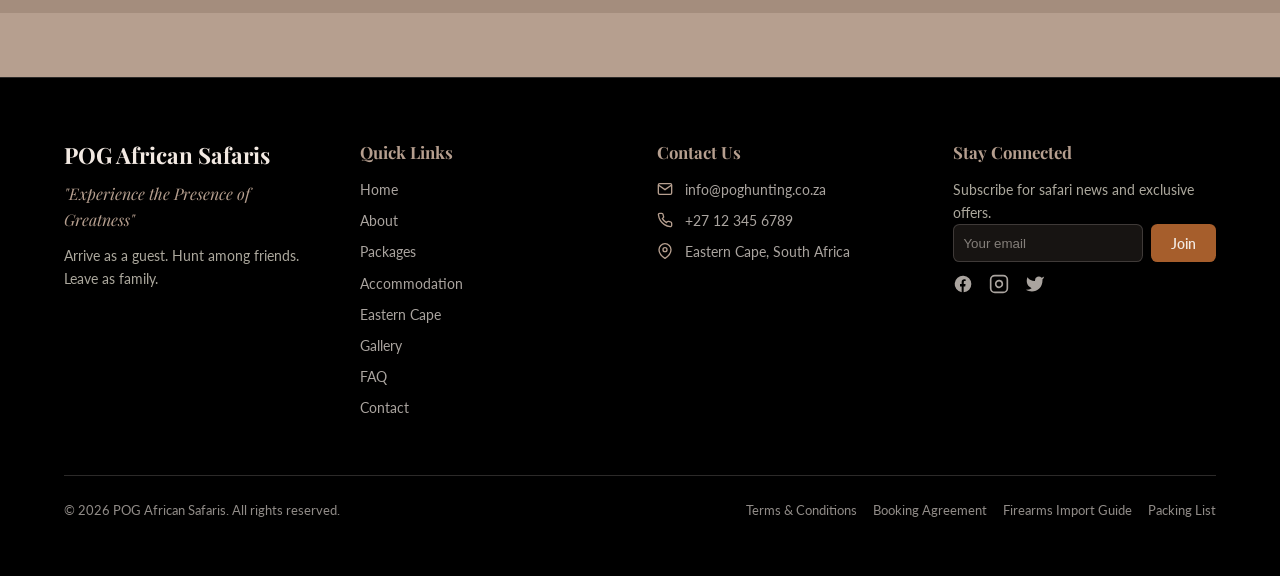
==== commit bc115bd5: "Update header photos and changed colour scheme" ====
--- a/index.html
+++ b/index.html
@@ -34,7 +34,7 @@
 
 <section class="pad reveal">
   <div class="container" style="max-width:800px;text-align:center">
-    <p class="eyebrow">Welcome</p>
+    <p class="eyebrow" style="font-size:1.25rem;">Welcome</p>
     <h2 class="section-title" style="margin:0"><span></span></h2>
     <h2 style="font-size:2.25rem">Come experience the Presence of Greatness</h2>
     <p class="lead" style="margin-top:1.5rem">Whether you are pursuing your dream African trophy, introducing your family to the
--- a/assets/styles.css
+++ b/assets/styles.css
@@ -1,58 +1,62 @@
-/* POG African Safaris — static styles (dark bush theme sitewide) */
+/* POG African Safaris — static styles (taupe main theme, black header/footer) */
 :root{
-  --bush:#3d4a2a; --bush-dark:#2a3320; --bush-darker:#1e2618;
-  --earth:#8b6f47; --earth-dark:#5c4a30;
-  --gold:#c9a961; --gold-light:#dcc088; --cream:#f5efe0; --charcoal:#2b2b28;
-  --muted:rgba(245,239,224,.7); --card:#3d4a2a; --secondary:#2a3320;
-  --border:rgba(201,169,97,.2);
+  --taupe:#b69f8f; --taupe-light:#c9b7aa; --taupe-dark:#a48d7d;
+  --rust:#a65e2c; --earth:#a5734e; --earth-dark:#8a5c3c; --brown:#663429;
+  --black:#000000; --near-black:#0d0b0a; --cream:#f2e9e2;
+  --ink:#171009; --ink-soft:rgba(23,16,9,.78); --ink-faint:rgba(23,16,9,.6);
+  --gold:#663429;            /* accent for headings/eyebrows on light bg */
+  --gold-light:#a65e2c;
+  --border:rgba(23,16,9,.18);
+  --border-dark:rgba(242,233,226,.18);
 }
 *{box-sizing:border-box;margin:0;padding:0}
 html{scroll-behavior:smooth}
-body{font-family:'Lato',system-ui,sans-serif;color:var(--cream);background:var(--bush-dark);line-height:1.6;-webkit-font-smoothing:antialiased}
-h1,h2,h3,h4{font-family:'Playfair Display',serif;color:var(--cream);line-height:1.2}
+body{font-family:'Lato',system-ui,sans-serif;color:var(--ink);background:var(--taupe);line-height:1.6;-webkit-font-smoothing:antialiased}
+h1,h2,h3,h4{font-family:'Playfair Display',serif;color:var(--ink);line-height:1.2}
 img{max-width:100%;display:block}
 a{color:inherit;text-decoration:none}
 .container{max-width:1200px;margin:0 auto;padding:0 1rem}
 @media(min-width:768px){.container{padding:0 1.5rem}}
 
-/* Header */
-.site-header{position:sticky;top:0;z-index:50;background:rgba(30,38,24,.95);backdrop-filter:blur(6px);border-bottom:1px solid var(--border)}
+/* Header (black) */
+.site-header{position:sticky;top:0;z-index:50;background:rgba(0,0,0,.96);backdrop-filter:blur(6px);border-bottom:1px solid var(--border-dark)}
 .site-header .container{display:flex;align-items:center;justify-content:space-between;height:80px}
 .brand{font-family:'Playfair Display',serif;font-weight:700;font-size:1.4rem;color:var(--cream);display:inline-flex;align-items:center;gap:.75rem}
 .brand-logo{height:48px;width:auto;display:block}
 .nav-desktop{display:none;gap:1.5rem}
-.nav-desktop a{font-size:.9rem;font-weight:500;color:rgba(245,239,224,.85);transition:color .2s}
-.nav-desktop a:hover,.nav-desktop a.active{color:var(--gold)}
+.nav-desktop a{font-size:.9rem;font-weight:500;color:rgba(242,233,226,.85);transition:color .2s}
+.nav-desktop a:hover,.nav-desktop a.active{color:var(--taupe)}
 .btn{display:inline-flex;align-items:center;justify-content:center;padding:.65rem 1.25rem;border-radius:.4rem;font-weight:600;font-size:.9rem;border:0;cursor:pointer;transition:all .2s;font-family:inherit}
-.btn-gold{background:var(--gold);color:var(--charcoal)}
-.btn-gold:hover{background:var(--gold-light)}
+.btn-gold{background:var(--rust);color:var(--cream)}
+.btn-gold:hover{background:var(--brown)}
 .btn-outline{background:transparent;border:1px solid var(--cream);color:var(--cream)}
-.btn-outline:hover{background:rgba(245,239,224,.1)}
+.btn-outline:hover{background:rgba(242,233,226,.12)}
 .btn-lg{padding:.85rem 1.75rem;font-size:1rem}
 .menu-btn{background:none;border:0;padding:.5rem;cursor:pointer;color:var(--cream)}
 .hide-desktop{display:block}
 @media(min-width:1024px){.nav-desktop{display:flex}.hide-desktop{display:none}.hide-mobile{display:block}}
 .hide-mobile{display:none}
 
-/* Mobile menu */
-.mobile-menu{position:fixed;inset:0;background:var(--bush-darker);z-index:100;transform:translateX(100%);transition:transform .3s;display:flex;flex-direction:column}
+/* Mobile menu (black) */
+.mobile-menu{position:fixed;inset:0;background:var(--near-black);z-index:100;transform:translateX(100%);transition:transform .3s;display:flex;flex-direction:column}
 .mobile-menu.open{transform:translateX(0)}
-.mobile-menu-head{display:flex;justify-content:space-between;align-items:center;padding:1.5rem;border-bottom:1px solid var(--border)}
+.mobile-menu-head{display:flex;justify-content:space-between;align-items:center;padding:1.5rem;border-bottom:1px solid var(--border-dark)}
 .mobile-menu-head .brand{color:var(--cream)}
 .mobile-menu nav{padding:1.5rem;flex:1}
-.mobile-menu nav a{display:block;padding:.85rem 0;font-size:1.1rem;color:rgba(245,239,224,.9);border-bottom:1px solid var(--border)}
-.mobile-menu nav a:hover{color:var(--gold)}
+.mobile-menu nav a{display:block;padding:.85rem 0;font-size:1.1rem;color:rgba(242,233,226,.9);border-bottom:1px solid var(--border-dark)}
+.mobile-menu nav a:hover{color:var(--taupe)}
 .mobile-menu .foot{padding:1.5rem}
 .mobile-menu .foot .btn{width:100%}
 
-/* Hero */
+/* Hero (photo + dark overlay, light text) */
 .page-hero{position:relative;min-height:40vh;display:flex;align-items:center;justify-content:center;overflow:hidden;text-align:center}
 @media(min-width:768px){.page-hero{min-height:50vh}}
 .page-hero img.bg{position:absolute;inset:0;width:100%;height:100%;object-fit:cover}
-.hero-overlay{position:absolute;inset:0;background:linear-gradient(rgba(30,38,24,.15),rgba(30,38,24,.85))}
+.hero-overlay{position:absolute;inset:0;background:linear-gradient(rgba(0,0,0,.1),rgba(0,0,0,.2))}
 .page-hero .content{position:relative;z-index:2;padding:2rem 1rem}
-.page-hero h1{color:var(--cream);font-size:2.25rem;font-weight:700;text-shadow: 0 0 10px #000000}
-.page-hero p{color:rgba(245,239,224,.85);margin-top:1rem;font-size:1.1rem;max-width:640px;margin-left:auto;margin-right:auto;text-shadow: 0 0 5px #000000}
+.page-hero h1{color:var(--cream);font-size:2.25rem;font-weight:700;text-shadow:0 1px 2px rgba(0,0,0,.9),0 0 8px rgba(0,0,0,.75),0 0 16px rgba(0,0,0,.55)}
+.page-hero p{color:rgba(242,233,226,.88);margin-top:1rem;font-size:1.1rem;max-width:640px;margin-left:auto;margin-right:auto;text-shadow:0 1px 2px rgba(0,0,0,.9),0 0 8px rgba(0,0,0,.75),0 0 16px rgba(0,0,0,.55)}
+.page-hero .eyebrow{color:var(--taupe);text-shadow:0 1px 2px rgba(0,0,0,.9),0 0 8px rgba(0,0,0,.75),0 0 16px rgba(0,0,0,.55)}
 @media(min-width:768px){.page-hero h1{font-size:3rem}}
 @media(min-width:1024px){.page-hero h1{font-size:3.75rem}}
 
@@ -64,11 +68,11 @@
 section.pad{padding:5rem 0}
 @media(min-width:768px){section.pad{padding:7rem 0}}
 .section-title{text-align:center;margin-bottom:3rem}
-.eyebrow{font-family:'Playfair Display',serif;font-style:italic;color:var(--gold)}
-.section-title h2{font-size:2rem;margin-top:.5rem;color:var(--cream)}
+.eyebrow{font-family:'Playfair Display',serif;font-style:italic;color:var(--rust)}
+.section-title h2{font-size:2rem;margin-top:.5rem;color:var(--ink)}
 @media(min-width:768px){.section-title h2{font-size:2.5rem}}
-.lead{font-size:1.1rem;color:rgba(245,239,224,.75);line-height:1.7}
-.bg-secondary{background:var(--bush-darker)}
+.lead{font-size:1.1rem;color:var(--ink-soft);line-height:1.7}
+.bg-secondary{background:var(--taupe-dark)}
 
 /* Grid utilities */
 .grid{display:grid;gap:2rem}
@@ -80,19 +84,19 @@
 @media(min-width:1024px){.grid-4{grid-template-columns:repeat(4,1fr)}}
 
 /* Cards */
-.card{background:var(--bush);padding:2rem;border-radius:.6rem;border:1px solid var(--border);transition:transform .2s, box-shadow .2s}
-.card:hover{transform:translateY(-3px);box-shadow:0 8px 24px rgba(0,0,0,.35)}
-.card h3{font-size:1.25rem;margin-top:1rem;color:var(--cream)}
-.card p{color:rgba(245,239,224,.75);margin-top:.75rem}
-.icon{width:2.5rem;height:2.5rem;color:var(--gold)}
+.card{background:var(--taupe-light);padding:2rem;border-radius:.6rem;border:1px solid var(--border);transition:transform .2s, box-shadow .2s}
+.card:hover{transform:translateY(-3px);box-shadow:0 8px 24px rgba(0,0,0,.22)}
+.card h3{font-size:1.25rem;margin-top:1rem;color:var(--ink)}
+.card p{color:var(--ink-soft);margin-top:.75rem}
+.icon{width:2.5rem;height:2.5rem;color:var(--rust)}
 
 /* Feature/landscape */
 .feature-band{position:relative;overflow:hidden;padding:6rem 0;text-align:center}
 .feature-band img.bg{position:absolute;inset:0;width:100%;height:100%;object-fit:cover}
 .feature-band .content{position:relative;z-index:2;color:var(--cream)}
-.feature-band::before{content:"";position:absolute;inset:0;background:linear-gradient(rgba(30,38,24,.7),rgba(30,38,24,.85));z-index:1}
-.feature-band h2{color:var(--cream);font-size:2rem;position:relative;z-index:2}
-.feature-band p{color:rgba(245,239,224,.9);max-width:720px;margin:1.5rem auto 0}
+.feature-band::before{content:"";position:absolute;inset:0;background:linear-gradient(rgba(0,0,0,.7),rgba(0,0,0,.85));z-index:1}
+.feature-band h2{color:var(--cream);font-size:2rem;position:relative;z-index:2;text-shadow:0 1px 2px rgba(0,0,0,.9),0 0 8px rgba(0,0,0,.75),0 0 16px rgba(0,0,0,.55)}
+.feature-band p{color:rgba(242,233,226,.9);max-width:720px;margin:1.5rem auto 0;text-shadow:0 1px 2px rgba(0,0,0,.9),0 0 8px rgba(0,0,0,.75),0 0 16px rgba(0,0,0,.55)}
 
 /* Gallery */
 .gallery-grid{display:grid;grid-template-columns:repeat(2,1fr);gap:.75rem}
@@ -101,64 +105,64 @@
 .gallery-grid img{width:100%;height:220px;object-fit:cover;border-radius:.4rem;cursor:pointer;transition:transform .3s}
 .gallery-grid img:hover{transform:scale(1.03)}
 .filters{display:flex;flex-wrap:wrap;gap:.5rem;justify-content:center;margin-bottom:2rem}
-.filter-btn{padding:.5rem 1rem;border:1px solid var(--border);background:transparent;border-radius:999px;cursor:pointer;font-family:inherit;color:rgba(245,239,224,.85)}
-.filter-btn:hover{border-color:var(--gold);color:var(--gold)}
-.filter-btn.active{background:var(--gold);border-color:var(--gold);color:var(--charcoal)}
+.filter-btn{padding:.5rem 1rem;border:1px solid var(--border);background:transparent;border-radius:999px;cursor:pointer;font-family:inherit;color:var(--ink-soft)}
+.filter-btn:hover{border-color:var(--rust);color:var(--rust)}
+.filter-btn.active{background:var(--rust);border-color:var(--rust);color:var(--cream)}
 
-.lightbox{position:fixed;inset:0;background:rgba(0,0,0,.9);display:none;align-items:center;justify-content:center;z-index:200;padding:2rem}
+.lightbox{position:fixed;inset:0;background:rgba(0,0,0,.92);display:none;align-items:center;justify-content:center;z-index:200;padding:2rem}
 .lightbox.open{display:flex}
 .lightbox img{max-height:90vh;max-width:90vw;border-radius:.4rem}
 .lightbox .close{position:absolute;top:1.5rem;right:1.5rem;background:none;border:0;color:#fff;font-size:2rem;cursor:pointer}
 
 /* FAQ */
 .faq-item{border-bottom:1px solid var(--border)}
-.faq-q{width:100%;background:none;border:0;text-align:left;padding:1.25rem 0;font-family:'Playfair Display',serif;font-size:1.1rem;color:var(--cream);cursor:pointer;display:flex;justify-content:space-between;align-items:center;font-weight:600}
-.faq-q::after{content:"+";font-size:1.5rem;color:var(--gold);transition:transform .2s}
+.faq-q{width:100%;background:none;border:0;text-align:left;padding:1.25rem 0;font-family:'Playfair Display',serif;font-size:1.1rem;color:var(--ink);cursor:pointer;display:flex;justify-content:space-between;align-items:center;font-weight:600}
+.faq-q::after{content:"+";font-size:1.5rem;color:var(--rust);transition:transform .2s}
 .faq-item.open .faq-q::after{transform:rotate(45deg)}
-.faq-a{max-height:0;overflow:hidden;transition:max-height .3s;color:rgba(245,239,224,.75)}
+.faq-a{max-height:0;overflow:hidden;transition:max-height .3s;color:var(--ink-soft)}
 .faq-item.open .faq-a{max-height:500px;padding-bottom:1.25rem}
 
 /* Forms */
 .form-group{margin-bottom:1.25rem}
-.form-group label{display:block;margin-bottom:.4rem;font-weight:600;font-size:.9rem;color:var(--cream)}
-.form-group input,.form-group textarea,.form-group select{width:100%;padding:.7rem;border:1px solid var(--border);border-radius:.4rem;font-family:inherit;font-size:1rem;background:var(--bush);color:var(--cream)}
-.form-group input::placeholder,.form-group textarea::placeholder{color:rgba(245,239,224,.4)}
+.form-group label{display:block;margin-bottom:.4rem;font-weight:600;font-size:.9rem;color:var(--ink)}
+.form-group input,.form-group textarea,.form-group select{width:100%;padding:.7rem;border:1px solid var(--border);border-radius:.4rem;font-family:inherit;font-size:1rem;background:var(--taupe-light);color:var(--ink)}
+.form-group input::placeholder,.form-group textarea::placeholder{color:var(--ink-faint)}
 .form-group textarea{min-height:140px;resize:vertical}
 
 /* Packages */
-.pkg{background:var(--bush);border-radius:.6rem;overflow:hidden;box-shadow:0 1px 3px rgba(0,0,0,.3);display:flex;flex-direction:column;border:1px solid var(--border)}
+.pkg{background:var(--taupe-light);border-radius:.6rem;overflow:hidden;box-shadow:0 1px 3px rgba(0,0,0,.2);display:flex;flex-direction:column;border:1px solid var(--border)}
 .pkg img{height:220px;object-fit:cover;width:100%}
 .pkg-body{padding:2rem;flex:1;display:flex;flex-direction:column}
-.pkg-body h3{color:var(--cream)}
-.pkg-body p{color:rgba(245,239,224,.75)}
-.pkg-price{color:var(--gold);font-family:'Playfair Display',serif;font-size:1.5rem;margin:.5rem 0 1rem}
+.pkg-body h3{color:var(--ink)}
+.pkg-body p{color:var(--ink-soft)}
+.pkg-price{color:var(--rust);font-family:'Playfair Display',serif;font-size:1.5rem;margin:.5rem 0 1rem}
 .pkg ul{list-style:none;margin:1rem 0}
-.pkg ul li{padding:.35rem 0;color:rgba(245,239,224,.8);font-size:.9rem;padding-left:1.25rem;position:relative}
-.pkg ul li::before{content:"✓";position:absolute;left:0;color:var(--gold);font-weight:700}
-.pkg ul.exclude li::before{content:"✗";color:#c98a8a}
+.pkg ul li{padding:.35rem 0;color:var(--ink-soft);font-size:.9rem;padding-left:1.25rem;position:relative}
+.pkg ul li::before{content:"✓";position:absolute;left:0;color:var(--rust);font-weight:700}
+.pkg ul.exclude li::before{content:"✗";color:#8a3a2a}
 .pkg .btn{margin-top:auto}
 
-/* Footer */
-.site-footer{background:var(--bush-darker);color:rgba(245,239,224,.9);margin-top:4rem;border-top:1px solid var(--border)}
+/* Footer (black) */
+.site-footer{background:var(--black);color:rgba(242,233,226,.9);margin-top:4rem;border-top:1px solid var(--border-dark)}
 .site-footer .container{padding-top:4rem;padding-bottom:2rem}
 .footer-grid{display:grid;gap:3rem;grid-template-columns:1fr}
 @media(min-width:768px){.footer-grid{grid-template-columns:repeat(2,1fr)}}
 @media(min-width:1024px){.footer-grid{grid-template-columns:repeat(4,1fr)}}
 .site-footer h3{color:var(--cream);font-size:1.4rem}
-.site-footer h4{color:var(--gold);font-size:1.05rem;margin-bottom:1rem}
-.site-footer .tagline{font-family:'Playfair Display',serif;font-style:italic;color:var(--gold);margin:.75rem 0}
+.site-footer h4{color:var(--taupe);font-size:1.05rem;margin-bottom:1rem}
+.site-footer .tagline{font-family:'Playfair Display',serif;font-style:italic;color:var(--taupe);margin:.75rem 0}
 .site-footer ul{list-style:none}
-.site-footer ul li{margin-bottom:.5rem;font-size:.9rem;color:rgba(245,239,224,.7)}
-.site-footer ul li a:hover{color:var(--gold)}
+.site-footer ul li{margin-bottom:.5rem;font-size:.9rem;color:rgba(242,233,226,.7)}
+.site-footer ul li a:hover{color:var(--taupe)}
 .contact-list li{display:flex;gap:.75rem;align-items:flex-start}
-.contact-list svg{color:var(--gold);flex-shrink:0;margin-top:.15rem}
+.contact-list svg{color:var(--taupe);flex-shrink:0;margin-top:.15rem}
 .newsletter-form{display:flex;gap:.5rem}
-.newsletter-form input{flex:1;padding:.6rem;background:var(--bush);border:1px solid var(--border);color:var(--cream);border-radius:.4rem}
-.newsletter-form input::placeholder{color:rgba(245,239,224,.5)}
+.newsletter-form input{flex:1;padding:.6rem;background:#171412;border:1px solid var(--border-dark);color:var(--cream);border-radius:.4rem}
+.newsletter-form input::placeholder{color:rgba(242,233,226,.5)}
 .socials{display:flex;gap:1rem;margin-top:.75rem}
-.socials a{color:rgba(245,239,224,.7)}
-.socials a:hover{color:var(--gold)}
-.footer-bottom{border-top:1px solid var(--border);margin-top:3rem;padding:1.5rem 0;display:flex;flex-wrap:wrap;justify-content:space-between;gap:1rem;font-size:.8rem;color:rgba(245,239,224,.6)}
+.socials a{color:rgba(242,233,226,.7)}
+.socials a:hover{color:var(--taupe)}
+.footer-bottom{border-top:1px solid var(--border-dark);margin-top:3rem;padding:1.5rem 0;display:flex;flex-wrap:wrap;justify-content:space-between;gap:1rem;font-size:.8rem;color:rgba(242,233,226,.6)}
 .footer-bottom .legal{display:flex;flex-wrap:wrap;gap:1rem}
 
 /* Reveal on scroll */
@@ -167,26 +171,26 @@
 
 /* Legal / prose */
 .prose{max-width:800px;margin:0 auto;padding:0 1rem}
-.prose h2{margin-top:2rem;font-size:1.5rem;color:var(--gold)}
-.prose h3{margin-top:1.5rem;font-size:1.2rem;color:var(--cream)}
-.prose p,.prose li{color:rgba(245,239,224,.8);margin-top:.75rem}
+.prose h2{margin-top:2rem;font-size:1.5rem;color:var(--brown)}
+.prose h3{margin-top:1.5rem;font-size:1.2rem;color:var(--ink)}
+.prose p,.prose li{color:var(--ink-soft);margin-top:.75rem}
 .prose ul{padding-left:1.5rem;margin-top:.5rem}
 
 /* About team */
 .team-card{text-align:center}
-.team-card img{width:180px;height:180px;border-radius:50%;object-fit:cover;margin:0 auto 1rem;border:3px solid var(--gold)}
+.team-card img{width:180px;height:180px;border-radius:50%;object-fit:cover;margin:0 auto 1rem;border:3px solid var(--rust)}
 
 /* Testimonials */
-.quote{background:var(--bush);padding:2rem;border-radius:.6rem;border-left:4px solid var(--gold);cursor:pointer;transition:box-shadow .2s, transform .2s;position:relative;border-top:1px solid var(--border);border-right:1px solid var(--border);border-bottom:1px solid var(--border)}
-.quote:hover{box-shadow:0 6px 20px rgba(0,0,0,.35);transform:translateY(-2px)}
-.quote-summary p{font-style:italic;color:rgba(245,239,224,.9)}
+.quote{background:var(--taupe-light);padding:2rem;border-radius:.6rem;border-left:4px solid var(--rust);cursor:pointer;transition:box-shadow .2s, transform .2s;position:relative;border-top:1px solid var(--border);border-right:1px solid var(--border);border-bottom:1px solid var(--border)}
+.quote:hover{box-shadow:0 6px 20px rgba(0,0,0,.22);transform:translateY(-2px)}
+.quote-summary p{font-style:italic;color:var(--ink)}
 .quote-full{max-height:0;overflow:hidden;transition:max-height .4s ease-out,opacity .3s ease-out;opacity:0}
-.quote-full p{font-style:italic;color:rgba(245,239,224,.85);margin-top:.75rem}
-.quote cite{display:block;margin-top:1rem;font-weight:600;color:var(--gold);font-style:normal}
-.quote-toggle{display:inline-block;margin-top:1rem;font-size:.85rem;font-weight:700;color:var(--gold);text-transform:uppercase;letter-spacing:.05em;transition:color .2s}
+.quote-full p{font-style:italic;color:var(--ink-soft);margin-top:.75rem}
+.quote cite{display:block;margin-top:1rem;font-weight:600;color:var(--brown);font-style:normal}
+.quote-toggle{display:inline-block;margin-top:1rem;font-size:.85rem;font-weight:700;color:var(--rust);text-transform:uppercase;letter-spacing:.05em;transition:color .2s}
 .quote-toggle::before{content:"Read full testimonial"}
 .quote-toggle::after{content:" +"}
-.quote:hover .quote-toggle{color:var(--gold-light)}
-.quote[data-expanded="true"] .quote-full{max-height:800px;opacity:1}
+.quote:hover .quote-toggle{color:var(--brown)}
+.quote[data-expanded="true"] .quote-full{max-height:400px;opacity:1}
 .quote[data-expanded="true"] .quote-toggle::before{content:"Show less"}
 .quote[data-expanded="true"] .quote-toggle::after{content:""}
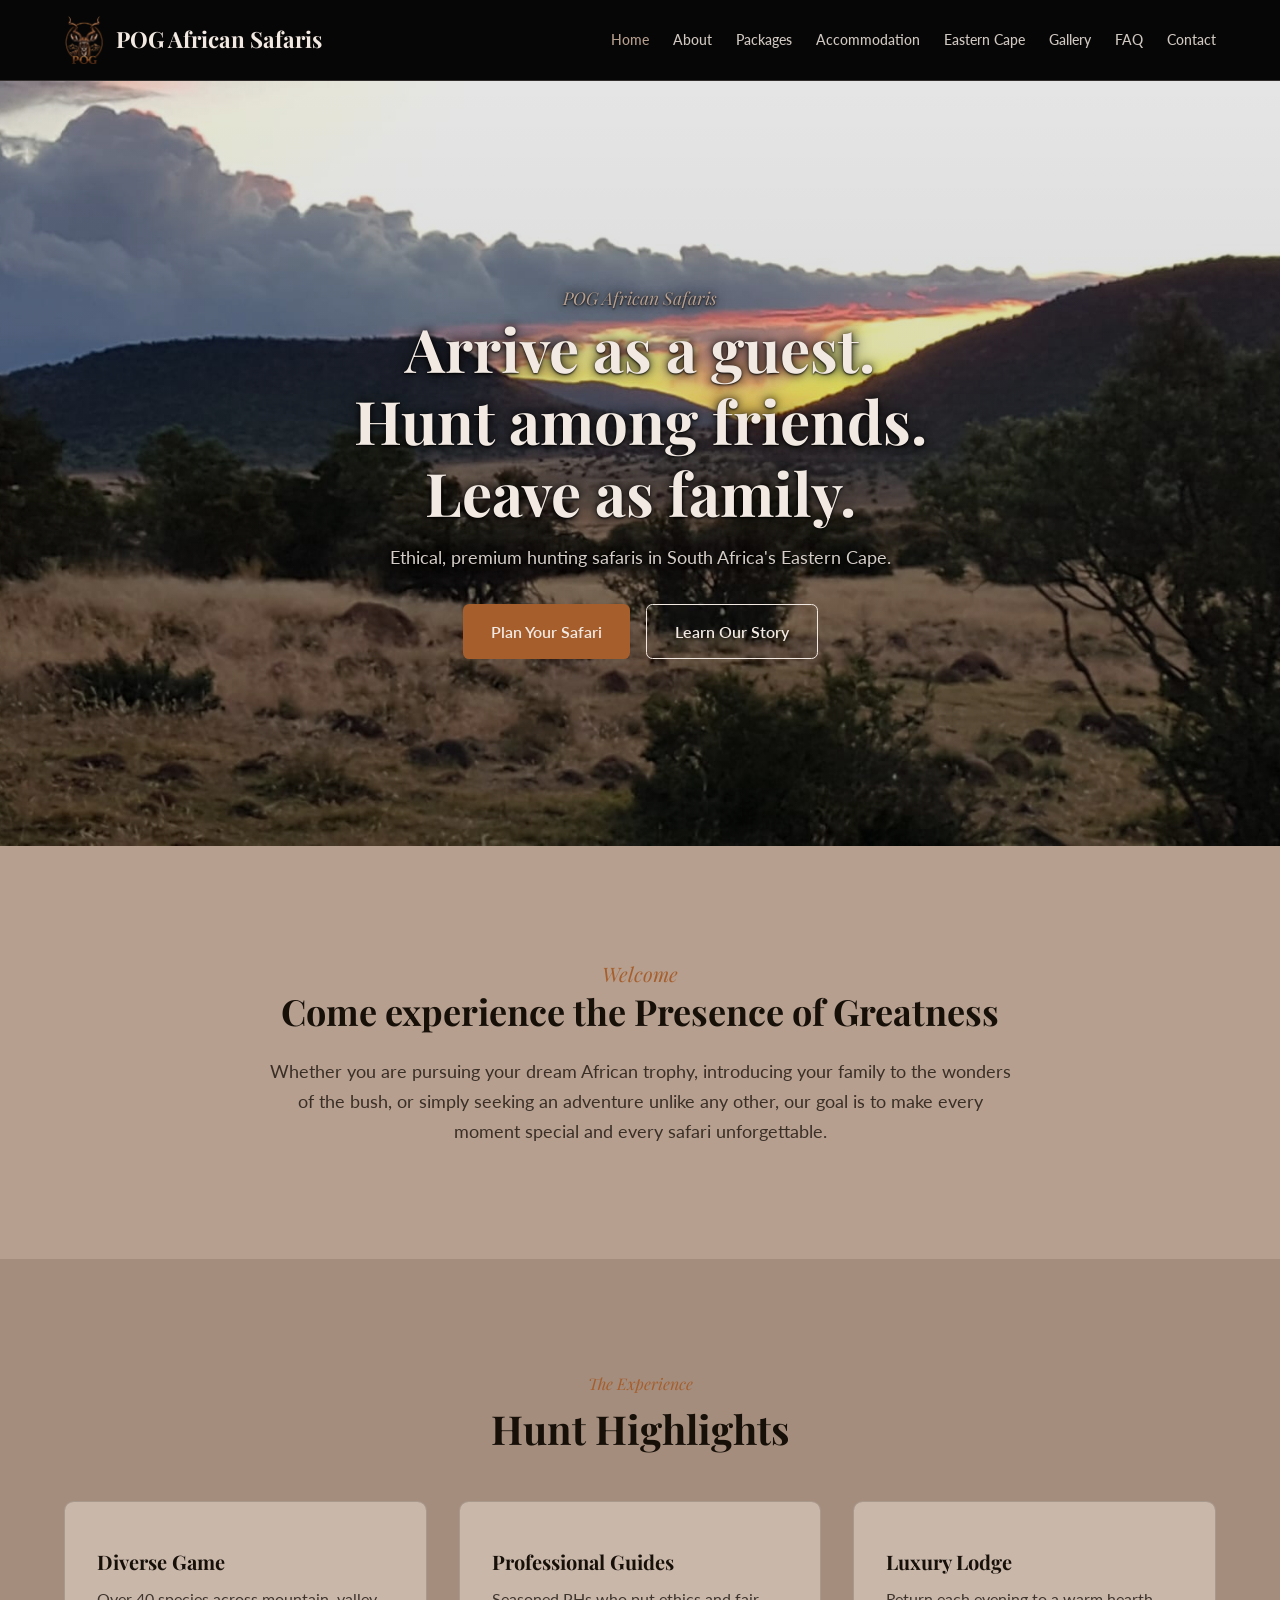
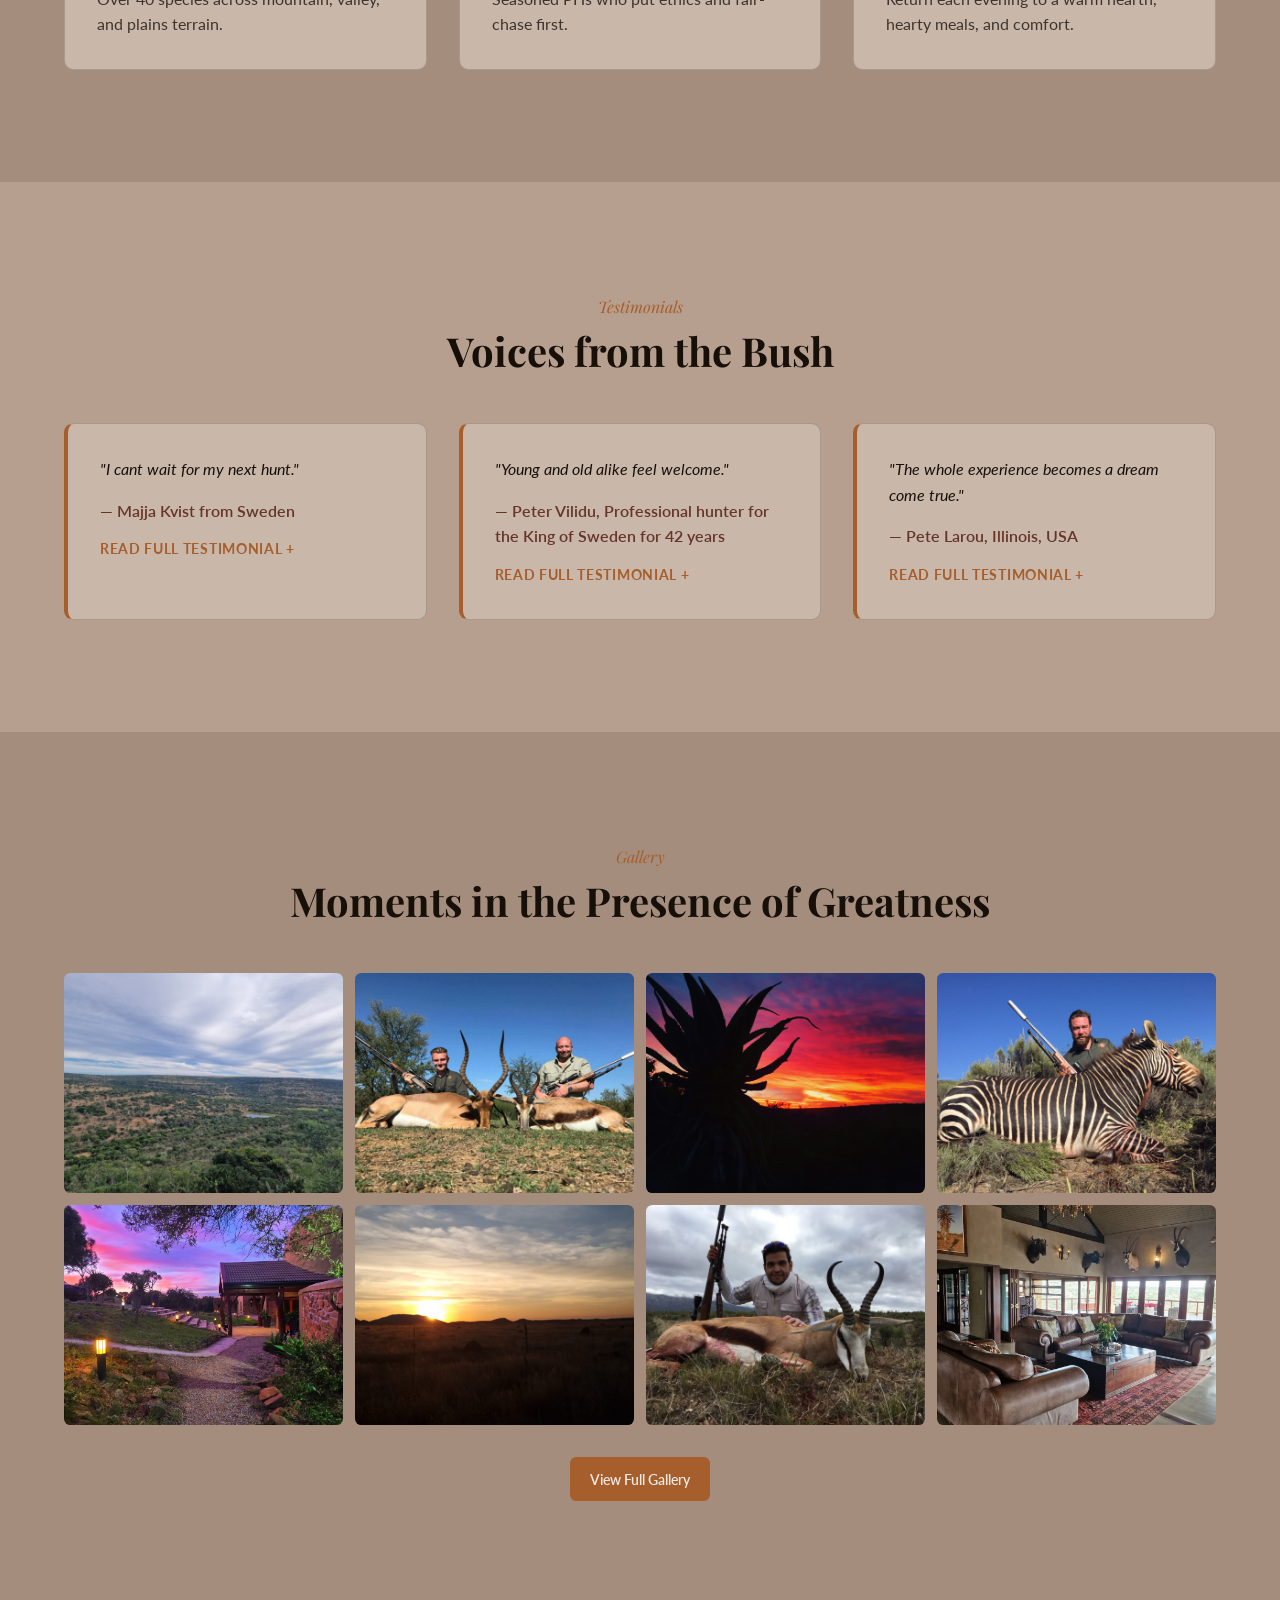
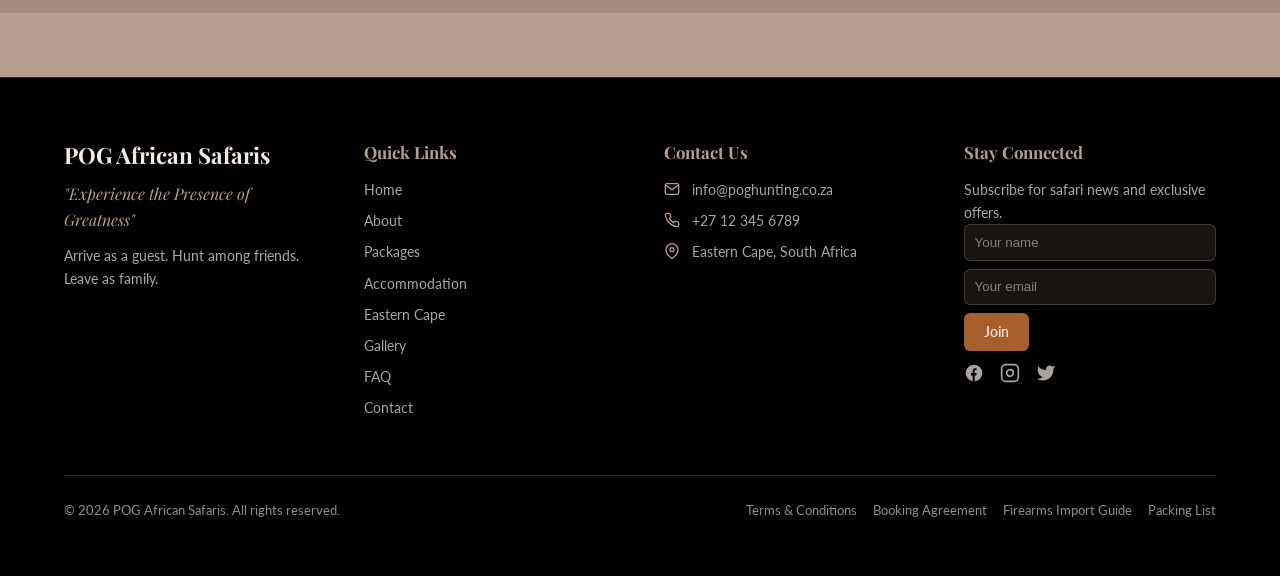
==== commit 4b264ef8: "Change "eyebrow" colour for index" ====
--- a/index.html
+++ b/index.html
@@ -22,7 +22,7 @@
   <img class="bg" src="assets/photos/landscape06.jpg" alt="African bush landscape">
   <div class="hero-overlay"></div>
   <div class="content">
-    <p class="eyebrow" style="color:var(--gold)">POG African Safaris</p>
+    <p class="eyebrow" style="color:var(--taupe)">POG African Safaris</p>
     <h1>Arrive as a guest.<br>Hunt among friends.<br>Leave as family.</h1>
     <p>Ethical, premium hunting safaris in South Africa's Eastern Cape.</p>
     <div class="cta">
--- a/assets/styles.css
+++ b/assets/styles.css
@@ -94,7 +94,7 @@
 .feature-band{position:relative;overflow:hidden;padding:6rem 0;text-align:center}
 .feature-band img.bg{position:absolute;inset:0;width:100%;height:100%;object-fit:cover}
 .feature-band .content{position:relative;z-index:2;color:var(--cream)}
-.feature-band::before{content:"";position:absolute;inset:0;background:linear-gradient(rgba(0,0,0,.7),rgba(0,0,0,.85));z-index:1}
+.feature-band::before{content:"";position:absolute;inset:0;background:linear-gradient(rgba(0,0,0,.1),rgba(0,0,0,.3));z-index:1}
 .feature-band h2{color:var(--cream);font-size:2rem;position:relative;z-index:2;text-shadow:0 1px 2px rgba(0,0,0,.9),0 0 8px rgba(0,0,0,.75),0 0 16px rgba(0,0,0,.55)}
 .feature-band p{color:rgba(242,233,226,.9);max-width:720px;margin:1.5rem auto 0;text-shadow:0 1px 2px rgba(0,0,0,.9),0 0 8px rgba(0,0,0,.75),0 0 16px rgba(0,0,0,.55)}
 
@@ -156,7 +156,9 @@
 .site-footer ul li a:hover{color:var(--taupe)}
 .contact-list li{display:flex;gap:.75rem;align-items:flex-start}
 .contact-list svg{color:var(--taupe);flex-shrink:0;margin-top:.15rem}
-.newsletter-form{display:flex;gap:.5rem}
+.newsletter-form{display:flex;flex-wrap:wrap;gap:.5rem}
+.newsletter-form input[type=text]{flex:1 1 100%}
+.newsletter-form input[type=email]{flex:1 1 60%}
 .newsletter-form input{flex:1;padding:.6rem;background:#171412;border:1px solid var(--border-dark);color:var(--cream);border-radius:.4rem}
 .newsletter-form input::placeholder{color:rgba(242,233,226,.5)}
 .socials{display:flex;gap:1rem;margin-top:.75rem}
@@ -194,3 +196,12 @@
 .quote[data-expanded="true"] .quote-full{max-height:400px;opacity:1}
 .quote[data-expanded="true"] .quote-toggle::before{content:"Show less"}
 .quote[data-expanded="true"] .quote-toggle::after{content:""}
+
+/* Honeypot field — hidden from humans, visible to bots */
+.hp-field{position:absolute!important;left:-9999px!important;width:1px;height:1px;overflow:hidden;opacity:0}
+
+.form-status{margin-top:.75rem;font-size:.95rem;font-weight:600;color:var(--cream)}
+.form-status[data-ok='1']{color:#2f7d32}
+.form-status[data-ok='0']{color:#a3301f}
+footer .form-status[data-ok='1']{color:var(--taupe,#b69f8f)}
+footer .form-status[data-ok='0']{color:#e29a8a}
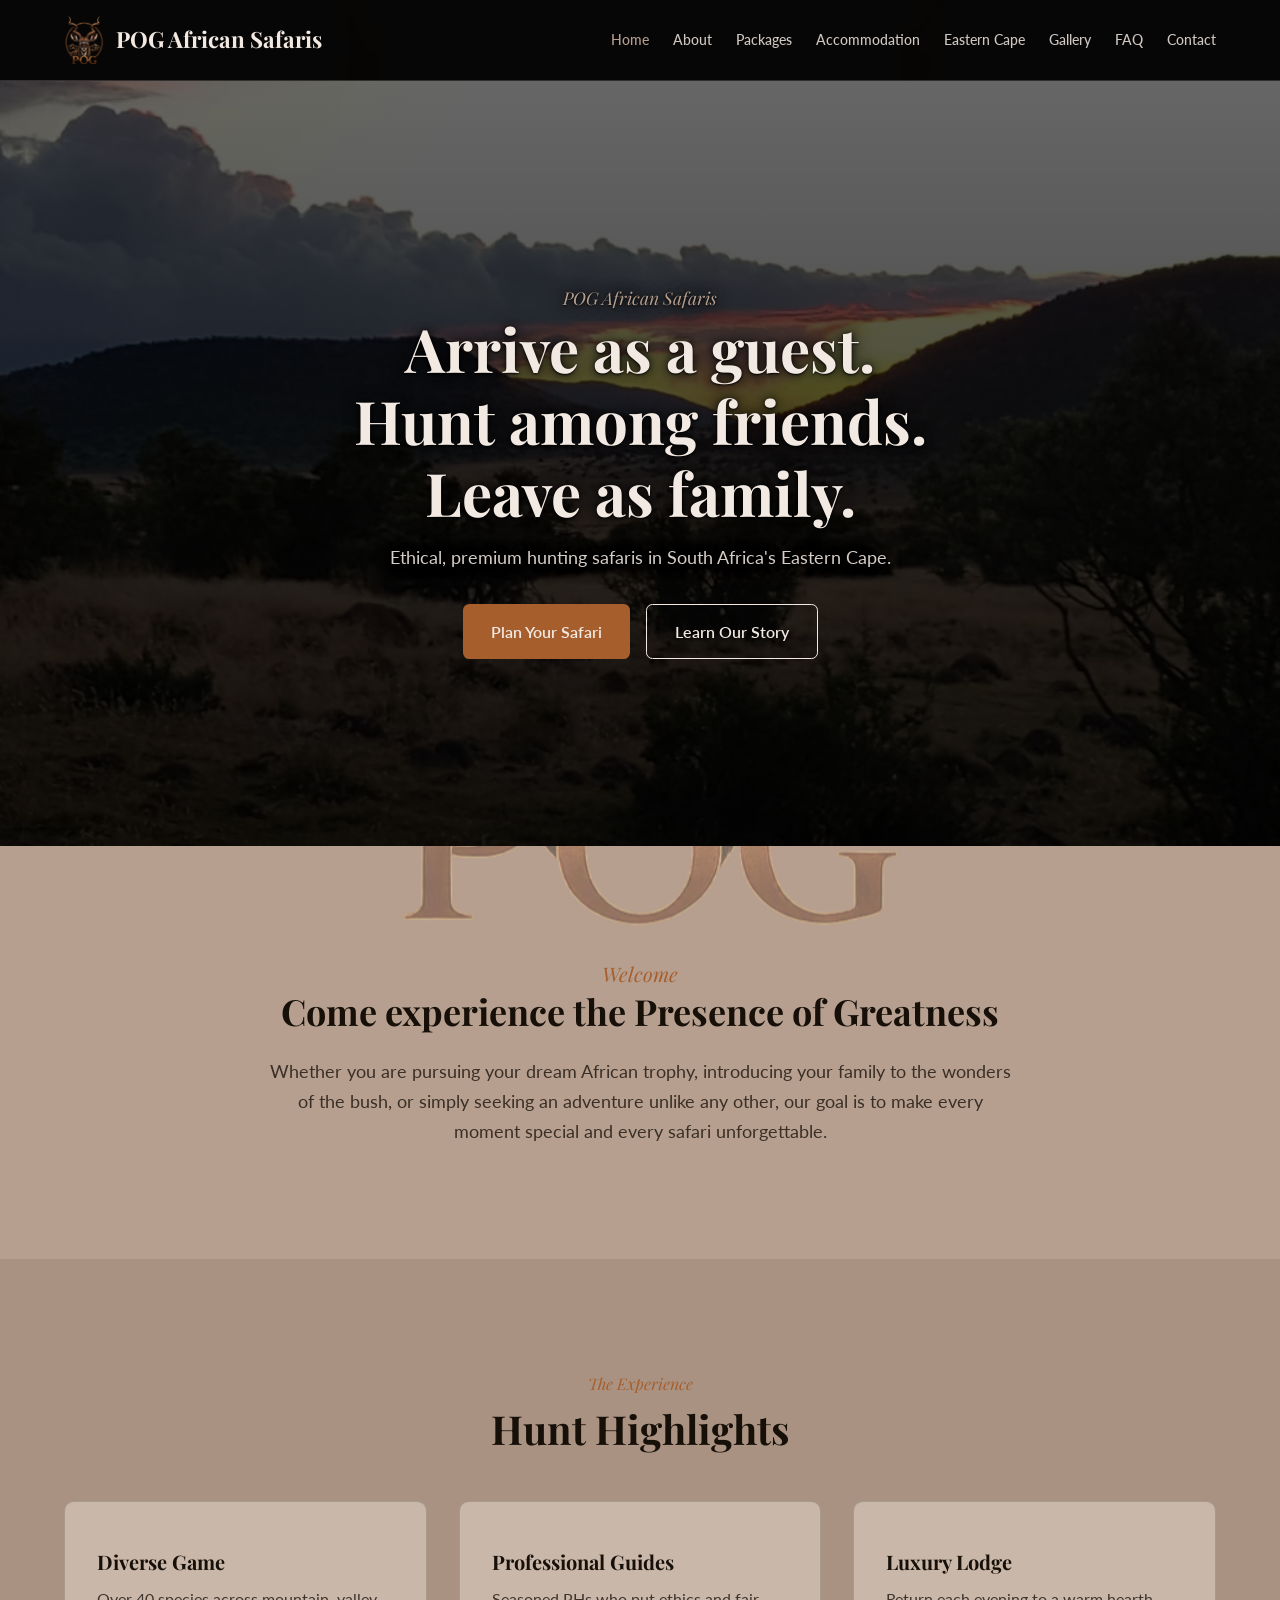
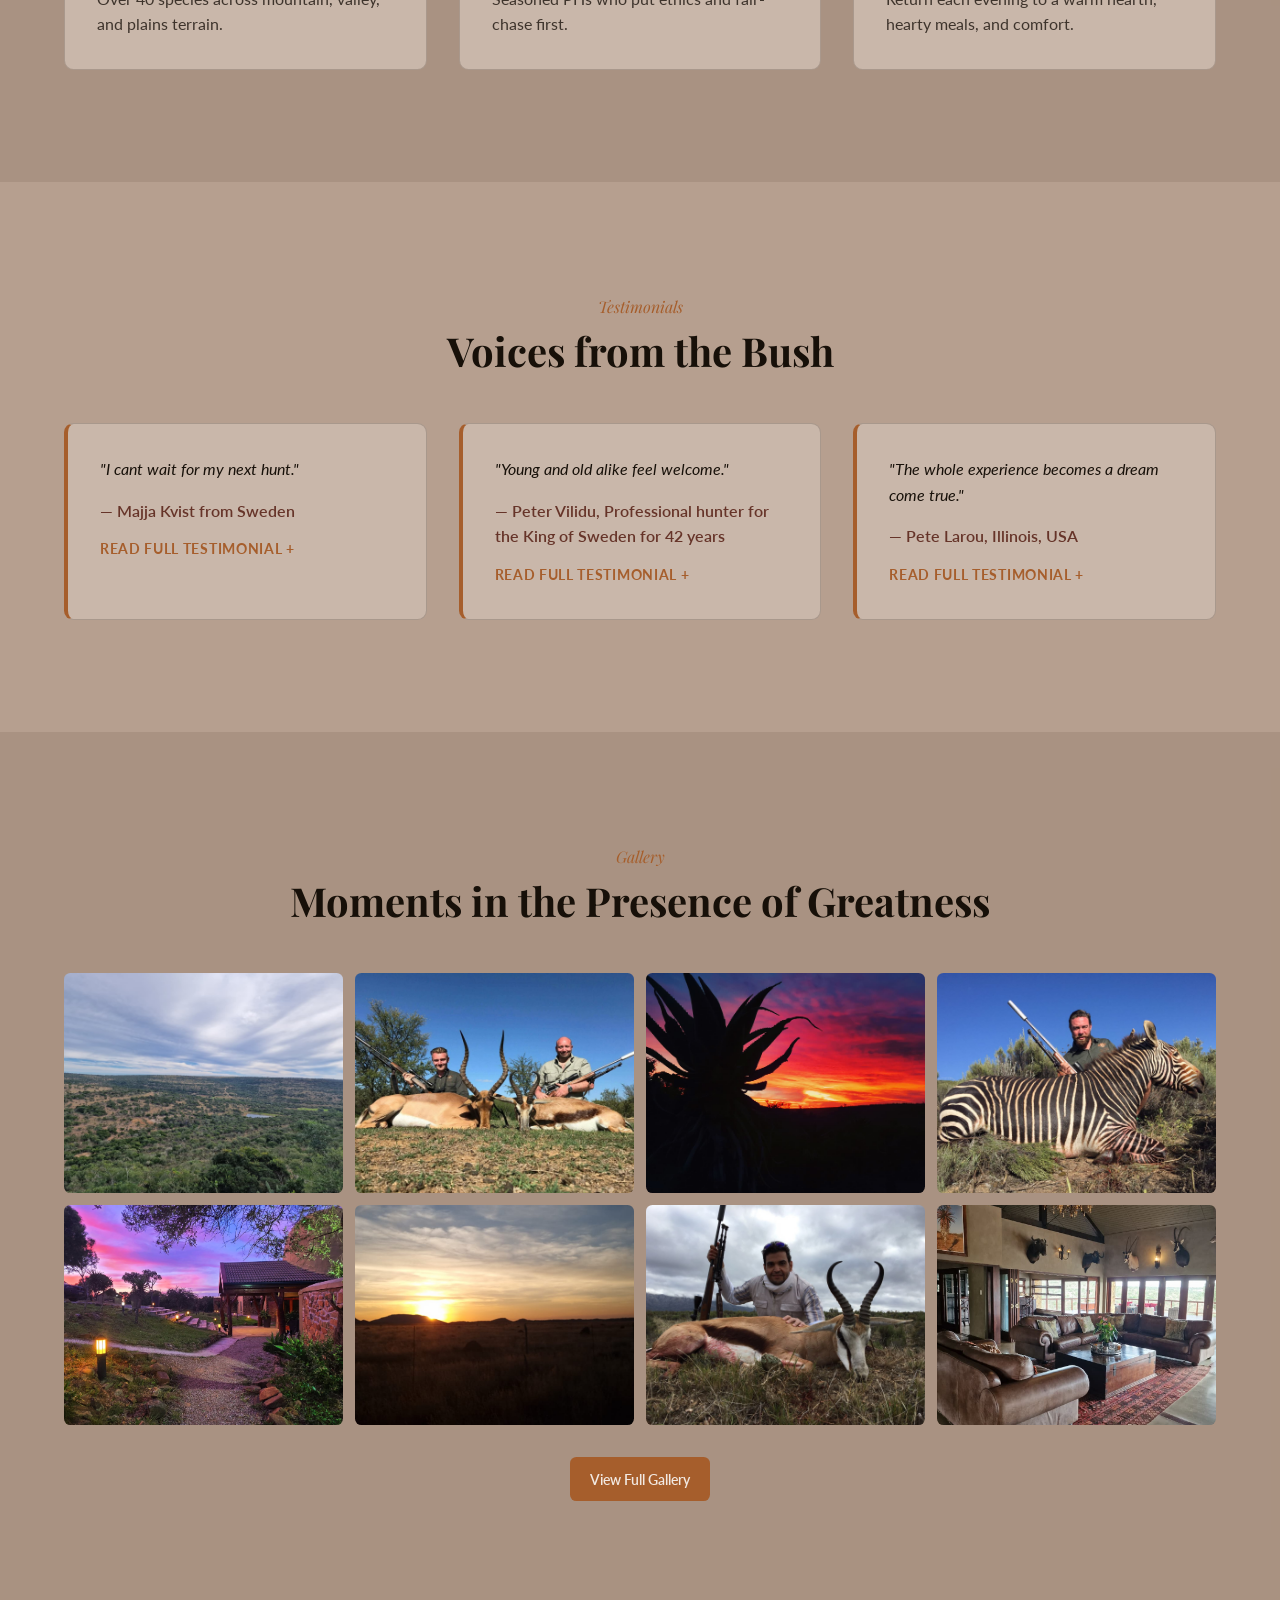
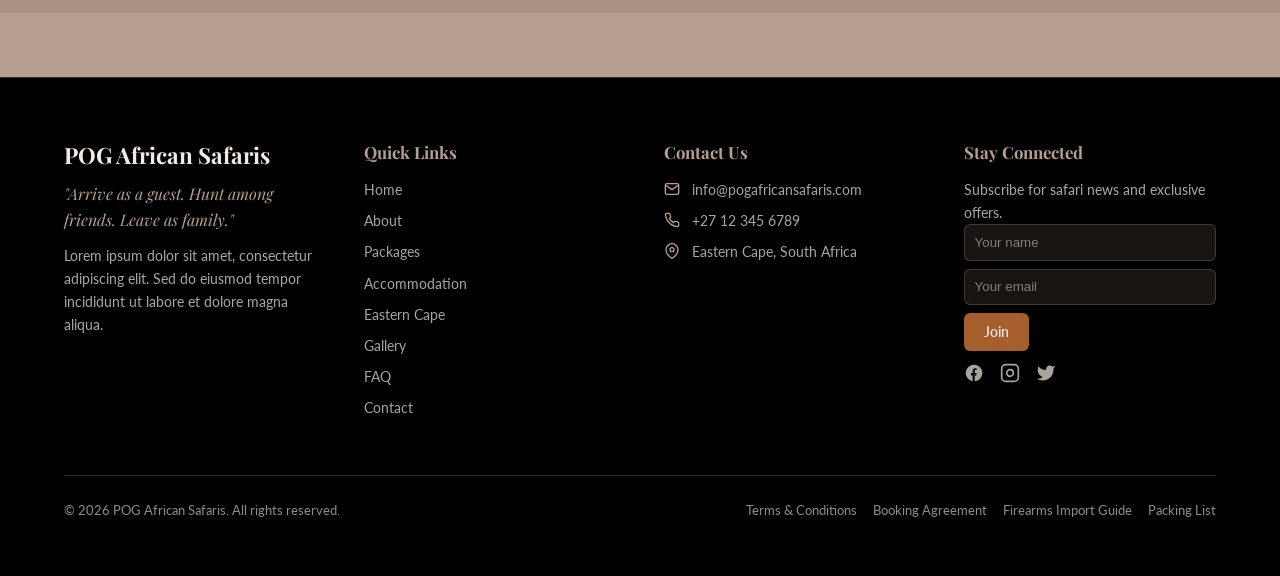
==== commit 6b5add9a: "Gallery and home page changes" ====
--- a/index.html
+++ b/index.html
@@ -14,7 +14,7 @@
 <link rel="stylesheet" href="https://fonts.googleapis.com/css2?family=Lato:ital,wght@0,300;0,400;0,700;1,400&family=Playfair+Display:ital,wght@0,400;0,600;0,700&display=swap">
 <link rel="stylesheet" href="assets/styles.css">
 </head>
-<body>
+<body class="home">
 <div id="site-header"></div>
 <main>
 
--- a/assets/styles.css
+++ b/assets/styles.css
@@ -52,7 +52,7 @@
 .page-hero{position:relative;min-height:40vh;display:flex;align-items:center;justify-content:center;overflow:hidden;text-align:center}
 @media(min-width:768px){.page-hero{min-height:50vh}}
 .page-hero img.bg{position:absolute;inset:0;width:100%;height:100%;object-fit:cover}
-.hero-overlay{position:absolute;inset:0;background:linear-gradient(rgba(0,0,0,.1),rgba(0,0,0,.2))}
+.hero-overlay{position:absolute;inset:0;background:linear-gradient(rgba(0,0,0,.6),rgba(0,0,0,.82))}
 .page-hero .content{position:relative;z-index:2;padding:2rem 1rem}
 .page-hero h1{color:var(--cream);font-size:2.25rem;font-weight:700;text-shadow:0 1px 2px rgba(0,0,0,.9),0 0 8px rgba(0,0,0,.75),0 0 16px rgba(0,0,0,.55)}
 .page-hero p{color:rgba(242,233,226,.88);margin-top:1rem;font-size:1.1rem;max-width:640px;margin-left:auto;margin-right:auto;text-shadow:0 1px 2px rgba(0,0,0,.9),0 0 8px rgba(0,0,0,.75),0 0 16px rgba(0,0,0,.55)}
@@ -94,7 +94,7 @@
 .feature-band{position:relative;overflow:hidden;padding:6rem 0;text-align:center}
 .feature-band img.bg{position:absolute;inset:0;width:100%;height:100%;object-fit:cover}
 .feature-band .content{position:relative;z-index:2;color:var(--cream)}
-.feature-band::before{content:"";position:absolute;inset:0;background:linear-gradient(rgba(0,0,0,.1),rgba(0,0,0,.3));z-index:1}
+.feature-band::before{content:"";position:absolute;inset:0;background:linear-gradient(rgba(0,0,0,.7),rgba(0,0,0,.85));z-index:1}
 .feature-band h2{color:var(--cream);font-size:2rem;position:relative;z-index:2;text-shadow:0 1px 2px rgba(0,0,0,.9),0 0 8px rgba(0,0,0,.75),0 0 16px rgba(0,0,0,.55)}
 .feature-band p{color:rgba(242,233,226,.9);max-width:720px;margin:1.5rem auto 0;text-shadow:0 1px 2px rgba(0,0,0,.9),0 0 8px rgba(0,0,0,.75),0 0 16px rgba(0,0,0,.55)}
 
@@ -104,6 +104,8 @@
 @media(min-width:1024px){.gallery-grid{grid-template-columns:repeat(4,1fr)}}
 .gallery-grid img{width:100%;height:220px;object-fit:cover;border-radius:.4rem;cursor:pointer;transition:transform .3s}
 .gallery-grid img:hover{transform:scale(1.03)}
+.gallery-section{margin-bottom:3rem}
+.gallery-section h2{margin:0 0 1rem;font-size:1.8rem;text-align:center;}
 .filters{display:flex;flex-wrap:wrap;gap:.5rem;justify-content:center;margin-bottom:2rem}
 .filter-btn{padding:.5rem 1rem;border:1px solid var(--border);background:transparent;border-radius:999px;cursor:pointer;font-family:inherit;color:var(--ink-soft)}
 .filter-btn:hover{border-color:var(--rust);color:var(--rust)}
@@ -205,3 +207,11 @@
 .form-status[data-ok='0']{color:#a3301f}
 footer .form-status[data-ok='1']{color:var(--taupe,#b69f8f)}
 footer .form-status[data-ok='0']{color:#e29a8a}
+
+/* Home page logo watermark */
+body.home::before{content:'';position:fixed;top:50%;left:50%;transform:translate(-50%,-50%);width:75vw;height:75vw;background:url('Logo.png') center/contain no-repeat;opacity:.35;pointer-events:none;z-index:0}
+body.home main{position:relative;z-index:1}
+@media (max-width:700px){body.home::before{width:75vw;height:75vw}}
+/* Let the watermark show through solid section bands on the home page */
+body.home .bg-secondary{background:color-mix(in srgb, var(--taupe-dark) 70%, transparent)}
+
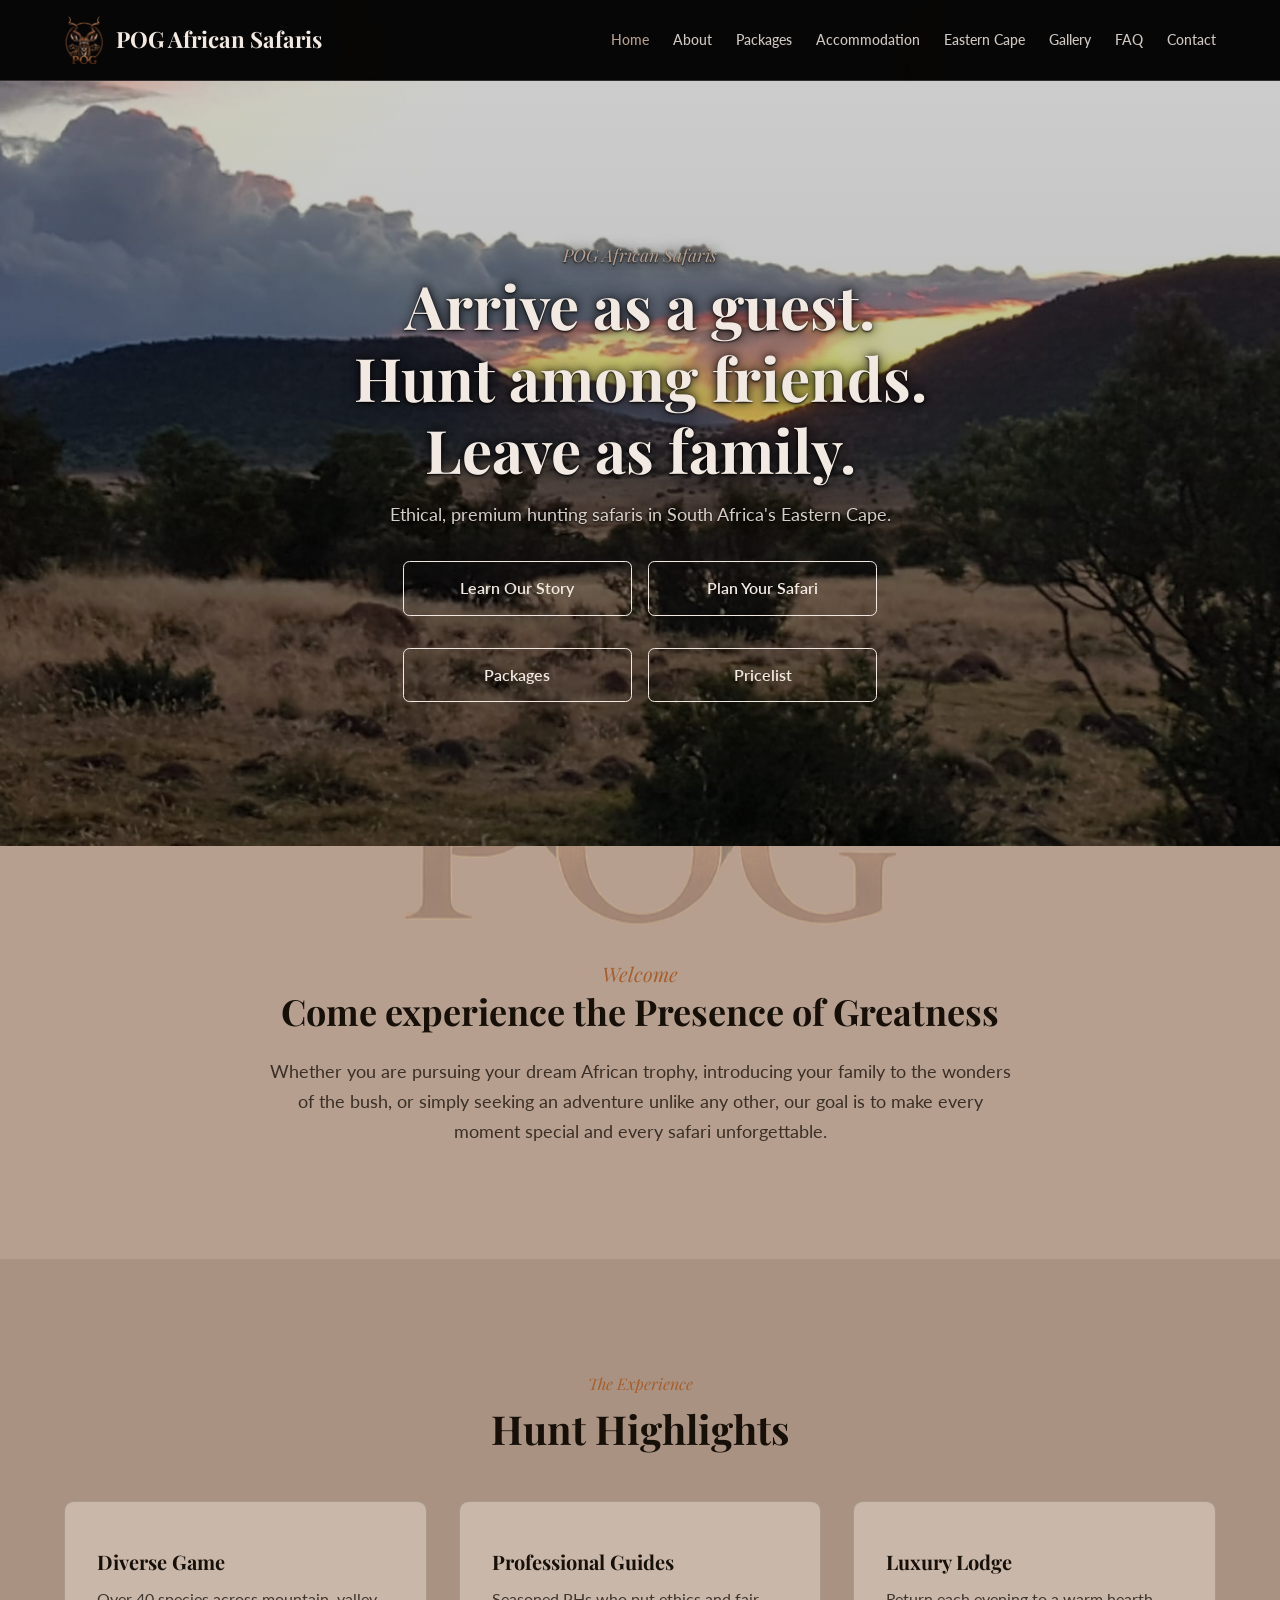
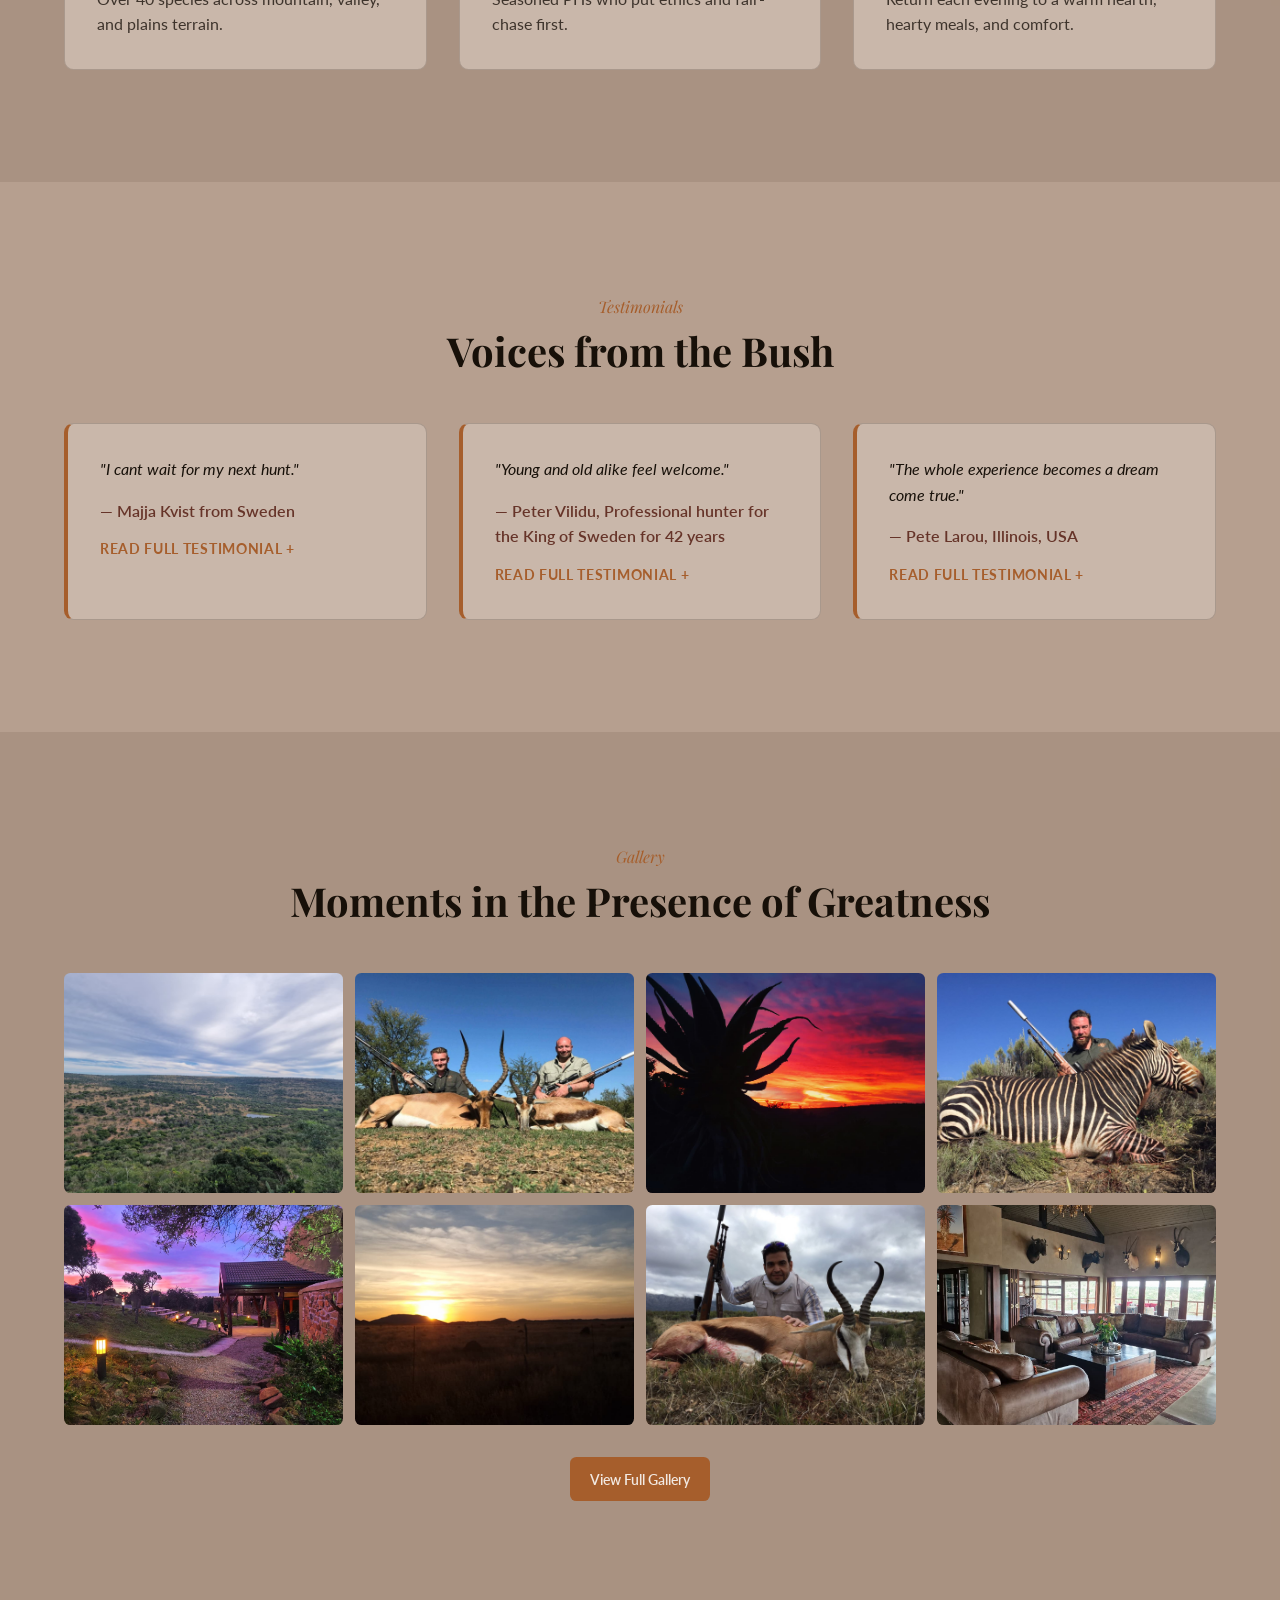
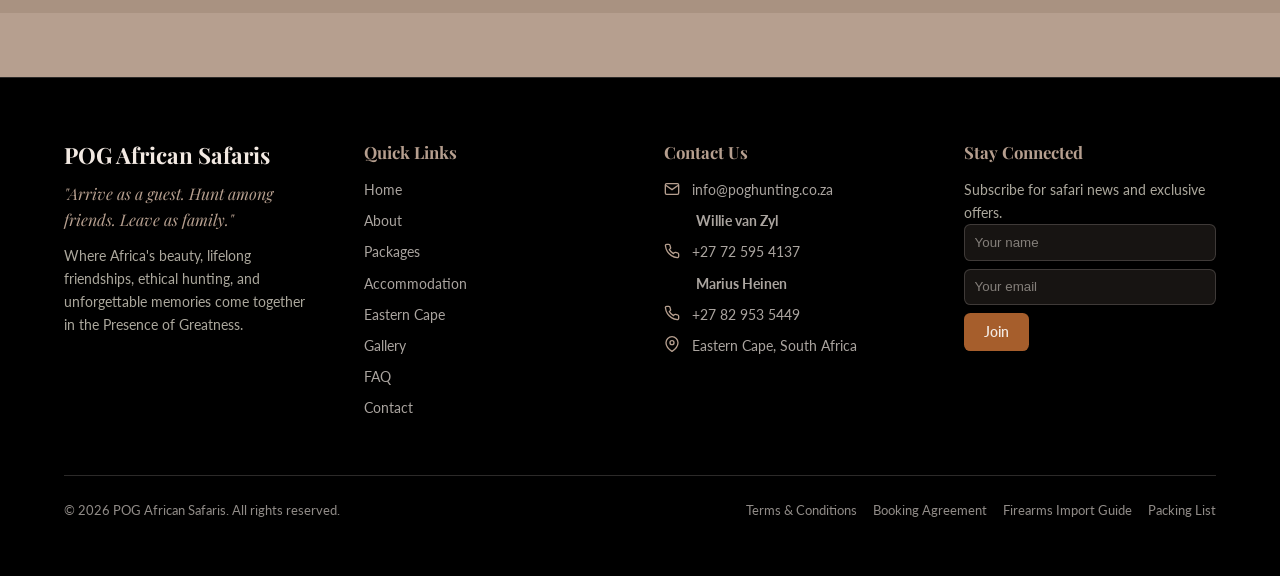
==== commit d6a6a48c: "Packages and Pricelist update" ====
--- a/index.html
+++ b/index.html
@@ -26,8 +26,12 @@
     <h1>Arrive as a guest.<br>Hunt among friends.<br>Leave as family.</h1>
     <p>Ethical, premium hunting safaris in South Africa's Eastern Cape.</p>
     <div class="cta">
-      <a class="btn btn-gold btn-lg" href="contact.html">Plan Your Safari</a>
-      <a class="btn btn-outline btn-lg" href="about.html">Learn Our Story</a>
+      <a class="btn btn-outline btn-lg" style="width:40%" href="about.html">Learn Our Story</a>
+      <a class="btn btn-outline btn-lg" style="width:40%" href="contact.html">Plan Your Safari</a>
+    </div>
+    <div class="cta">
+      <a class="btn btn-outline btn-lg" style="width:40%" href="assets/POG Packages 2027.pdf" target="_blank">Packages</a>
+      <a class="btn btn-outline btn-lg" style="width:40%" href="assets/POG 2027 Pricelist.pdf" target="_blank">Pricelist</a>
     </div>
   </div>
 </section>
--- a/assets/styles.css
+++ b/assets/styles.css
@@ -52,7 +52,7 @@
 .page-hero{position:relative;min-height:40vh;display:flex;align-items:center;justify-content:center;overflow:hidden;text-align:center}
 @media(min-width:768px){.page-hero{min-height:50vh}}
 .page-hero img.bg{position:absolute;inset:0;width:100%;height:100%;object-fit:cover}
-.hero-overlay{position:absolute;inset:0;background:linear-gradient(rgba(0,0,0,.6),rgba(0,0,0,.82))}
+.hero-overlay{position:absolute;inset:0;background:linear-gradient(rgba(0,0,0,.2),rgba(0,0,0,.3))}
 .page-hero .content{position:relative;z-index:2;padding:2rem 1rem}
 .page-hero h1{color:var(--cream);font-size:2.25rem;font-weight:700;text-shadow:0 1px 2px rgba(0,0,0,.9),0 0 8px rgba(0,0,0,.75),0 0 16px rgba(0,0,0,.55)}
 .page-hero p{color:rgba(242,233,226,.88);margin-top:1rem;font-size:1.1rem;max-width:640px;margin-left:auto;margin-right:auto;text-shadow:0 1px 2px rgba(0,0,0,.9),0 0 8px rgba(0,0,0,.75),0 0 16px rgba(0,0,0,.55)}
@@ -94,7 +94,7 @@
 .feature-band{position:relative;overflow:hidden;padding:6rem 0;text-align:center}
 .feature-band img.bg{position:absolute;inset:0;width:100%;height:100%;object-fit:cover}
 .feature-band .content{position:relative;z-index:2;color:var(--cream)}
-.feature-band::before{content:"";position:absolute;inset:0;background:linear-gradient(rgba(0,0,0,.7),rgba(0,0,0,.85));z-index:1}
+.feature-band::before{content:"";position:absolute;inset:0;background:linear-gradient(rgba(0,0,0,.5),rgba(0,0,0,.6));z-index:1}
 .feature-band h2{color:var(--cream);font-size:2rem;position:relative;z-index:2;text-shadow:0 1px 2px rgba(0,0,0,.9),0 0 8px rgba(0,0,0,.75),0 0 16px rgba(0,0,0,.55)}
 .feature-band p{color:rgba(242,233,226,.9);max-width:720px;margin:1.5rem auto 0;text-shadow:0 1px 2px rgba(0,0,0,.9),0 0 8px rgba(0,0,0,.75),0 0 16px rgba(0,0,0,.55)}
 
@@ -104,6 +104,14 @@
 @media(min-width:1024px){.gallery-grid{grid-template-columns:repeat(4,1fr)}}
 .gallery-grid img{width:100%;height:220px;object-fit:cover;border-radius:.4rem;cursor:pointer;transition:transform .3s}
 .gallery-grid img:hover{transform:scale(1.03)}
+.animal-card{position:relative;border-radius:.4rem;overflow:hidden;cursor:pointer}
+.animal-card img{border-radius:0}
+.animal-card:hover img{transform:scale(1.03)}
+.animal-name{position:absolute;left:0;right:0;bottom:0;background:rgba(20,15,10,.55);backdrop-filter:blur(2px);color:#fff;font-size:.95rem;letter-spacing:.02em;text-align:center;padding:.45rem .5rem;line-height:1.2;pointer-events:none}
+.video-tile{position:relative;cursor:pointer;border-radius:.4rem;overflow:hidden}
+.video-tile video{display:block;width:100%;height:220px;object-fit:cover;background:#000;transition:transform .3s}
+.video-tile:hover video{transform:scale(1.03)}
+.video-tile .play-badge{position:absolute;top:50%;left:50%;transform:translate(-50%,-50%);width:3rem;height:3rem;border-radius:50%;background:rgba(0,0,0,.65);border:2px solid #b69f8f;color:#b69f8f;display:flex;align-items:center;justify-content:center;font-size:1.1rem;padding-left:.2rem;pointer-events:none}
 .gallery-section{margin-bottom:3rem}
 .gallery-section h2{margin:0 0 1rem;font-size:1.8rem;text-align:center;}
 .filters{display:flex;flex-wrap:wrap;gap:.5rem;justify-content:center;margin-bottom:2rem}
@@ -114,6 +122,7 @@
 .lightbox{position:fixed;inset:0;background:rgba(0,0,0,.92);display:none;align-items:center;justify-content:center;z-index:200;padding:2rem}
 .lightbox.open{display:flex}
 .lightbox img{max-height:90vh;max-width:90vw;border-radius:.4rem}
+.lightbox video{display:none;max-height:90vh;max-width:90vw;border-radius:.4rem;background:#000}
 .lightbox .close{position:absolute;top:1.5rem;right:1.5rem;background:none;border:0;color:#fff;font-size:2rem;cursor:pointer}
 
 /* FAQ */
@@ -195,7 +204,7 @@
 .quote-toggle::before{content:"Read full testimonial"}
 .quote-toggle::after{content:" +"}
 .quote:hover .quote-toggle{color:var(--brown)}
-.quote[data-expanded="true"] .quote-full{max-height:400px;opacity:1}
+.quote[data-expanded="true"] .quote-full{max-height:800px;opacity:1}
 .quote[data-expanded="true"] .quote-toggle::before{content:"Show less"}
 .quote[data-expanded="true"] .quote-toggle::after{content:""}
 
@@ -209,7 +218,7 @@
 footer .form-status[data-ok='0']{color:#e29a8a}
 
 /* Home page logo watermark */
-body.home::before{content:'';position:fixed;top:50%;left:50%;transform:translate(-50%,-50%);width:75vw;height:75vw;background:url('Logo.png') center/contain no-repeat;opacity:.35;pointer-events:none;z-index:0}
+body.home::before{content:'';position:fixed;top:50%;left:50%;transform:translate(-50%,-50%);width:75vw;height:75vw;background:url('Logo.png') center/contain no-repeat;opacity:.2;pointer-events:none;z-index:0}
 body.home main{position:relative;z-index:1}
 @media (max-width:700px){body.home::before{width:75vw;height:75vw}}
 /* Let the watermark show through solid section bands on the home page */
